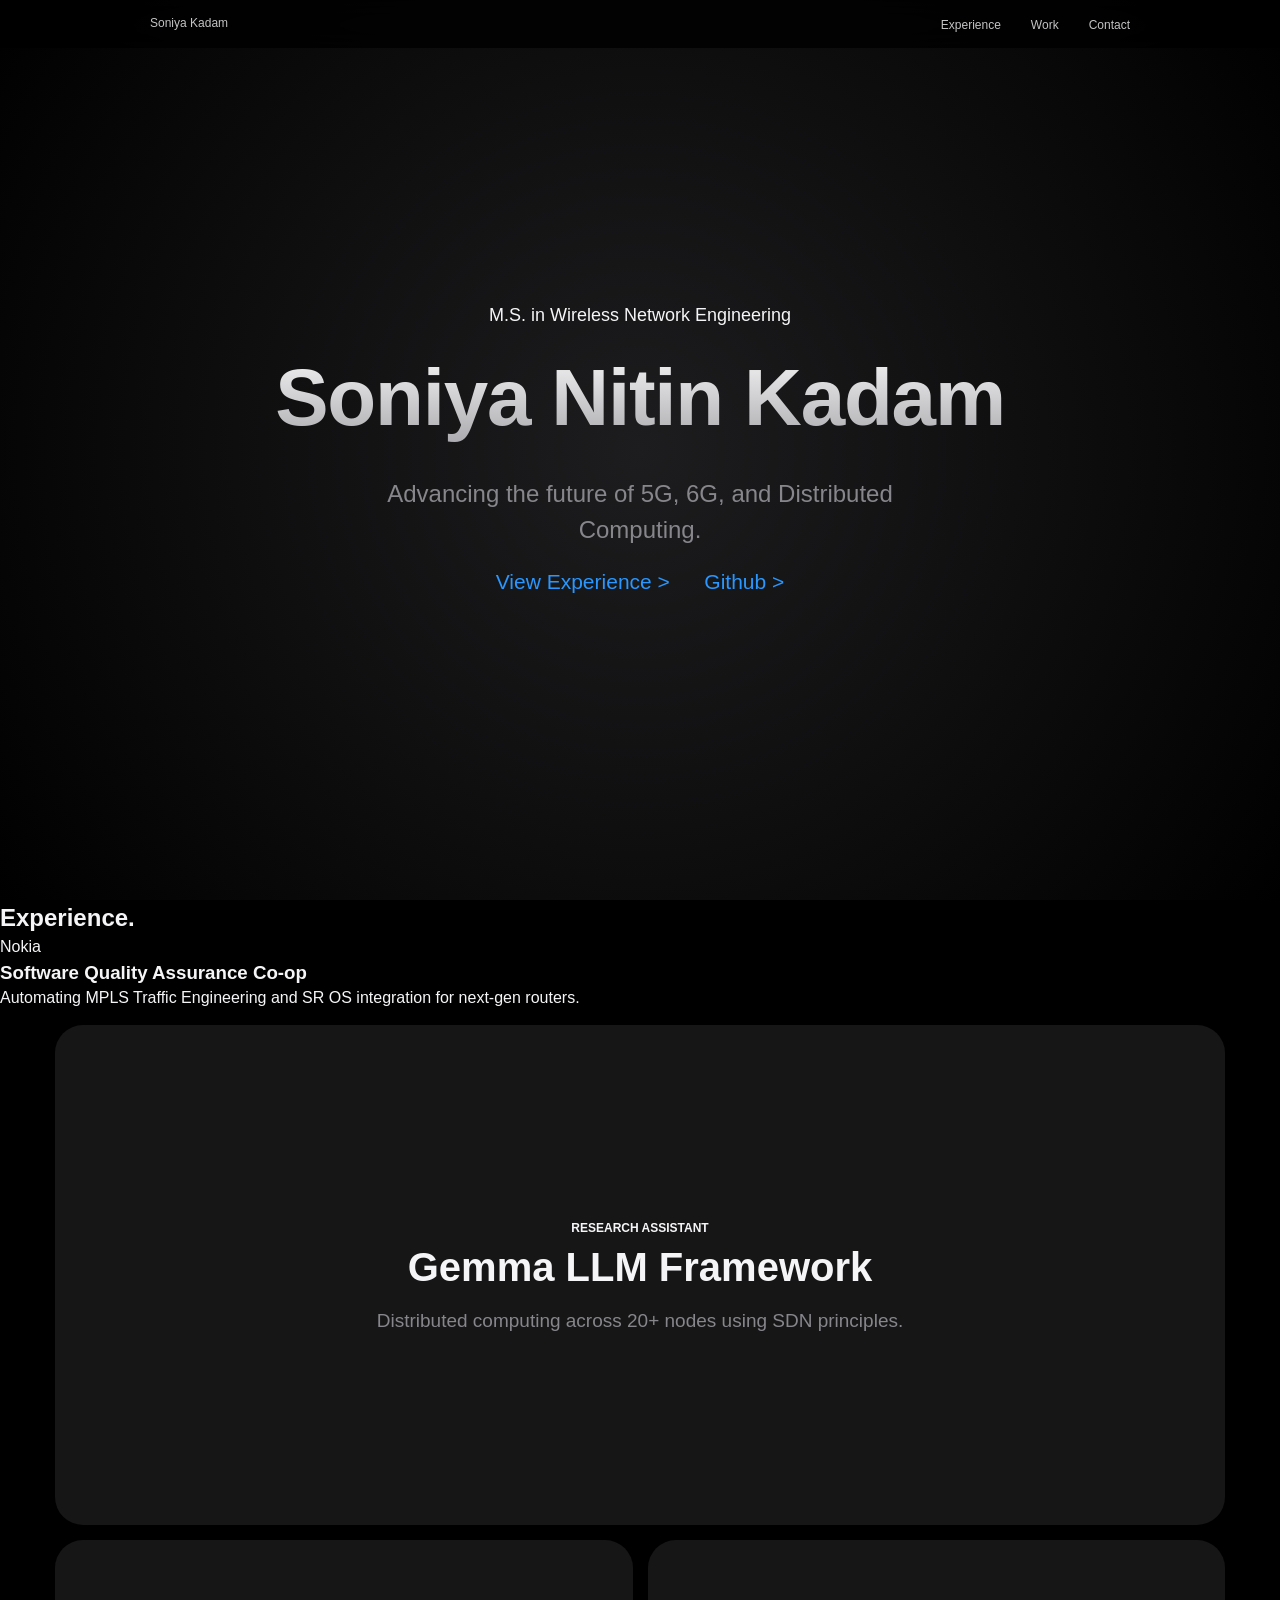
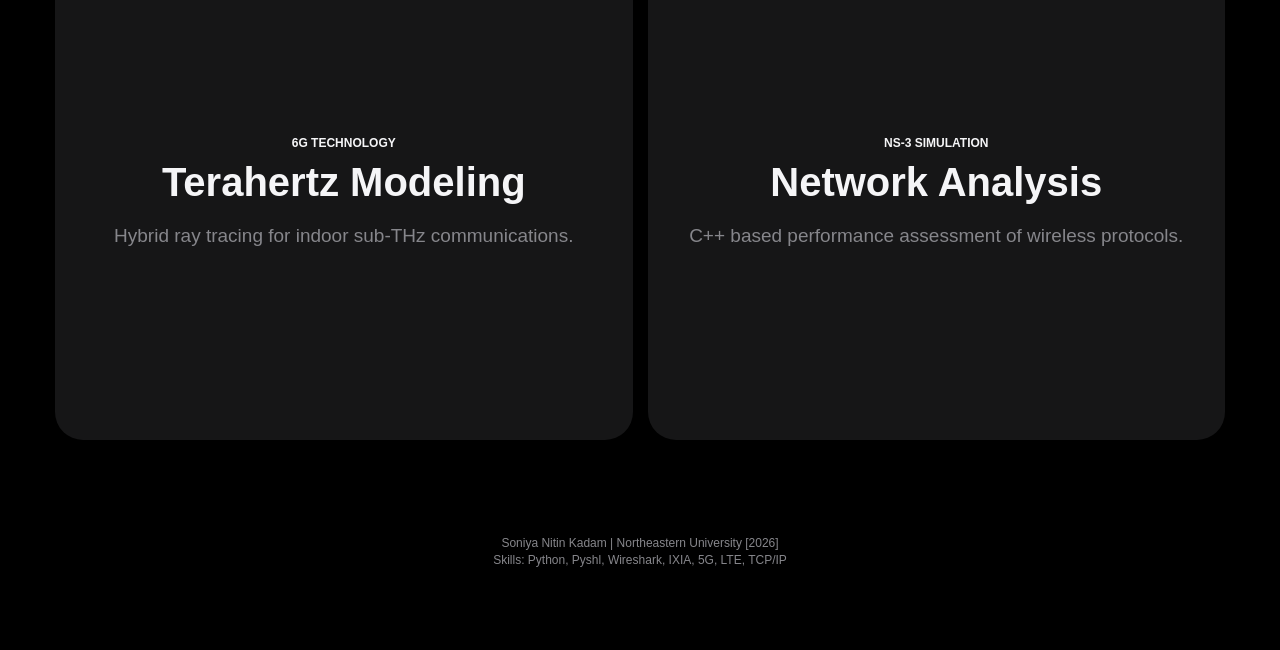
==== Look.html @ 0bc43699 "Initial commit - portfolio files" ====
<!DOCTYPE html>
<html lang="en">
<head>
    <meta charset="UTF-8">
    <meta name="viewport" content="width=device-width, initial-scale=1.0">
    <title>Soniya Nitin Kadam | Wireless Network Engineer</title>
    <link rel="stylesheet" href="style.css">
</head>
<body>

    <nav class="navbar">
        <div class="nav-content">
            <a href="#" class="logo">Soniya Kadam</a>
            <ul class="nav-links">
                <li><a href="#experience">Experience</a></li>
                <li><a href="#projects">Work</a></li>
                <li><a href="mailto:soniya.nkadam@gmail.com">Contact</a></li>
            </ul>
        </div>
    </nav>

    <section class="hero">
        <div class="hero-text">
            <span class="eyebrow">M.S. in Wireless Network Engineering</span>
            <h1>Soniya Nitin Kadam</h1>
            <p>Advancing the future of 5G, 6G, and Distributed Computing.</p>
            <div class="cta-group">
                <a href="#experience" class="cta-link">View Experience ></a>
                <a href="https://github.com" class="cta-link secondary">Github ></a>
            </div>
        </div>
    </section>

    <section id="experience" class="experience-section">
        <div class="section-header">
            <h2>Experience.</h2>
        </div>
        <div class="exp-card">
            <div class="exp-info">
                <span class="company">Nokia</span>
                <h3>Software Quality Assurance Co-op</h3>
                <p>Automating MPLS Traffic Engineering and SR OS integration for next-gen routers.</p>
            </div>
        </div>
    </section>

    <section id="projects" class="grid-container">
        <div class="grid-item tall">
            <div class="item-content">
                <span class="label">Research Assistant</span>
                <h2>Gemma LLM Framework</h2>
                <p>Distributed computing across 20+ nodes using SDN principles.</p>
            </div>
        </div>
        <div class="grid-item">
            <div class="item-content">
                <span class="label">6G Technology</span>
                <h2>Terahertz Modeling</h2>
                <p>Hybrid ray tracing for indoor sub-THz communications.</p>
            </div>
        </div>
        <div class="grid-item">
            <div class="item-content">
                <span class="label">NS-3 Simulation</span>
                <h2>Network Analysis</h2>
                <p>C++ based performance assessment of wireless protocols.</p>
            </div>
        </div>
    </section>

    <footer class="footer">
        <p>Soniya Nitin Kadam | Northeastern University [2026]</p>
        <p>Skills: Python, Pyshl, Wireshark, IXIA, 5G, LTE, TCP/IP</p>
    </footer>

</body>
</html>
---- style.css ----
* {
    margin: 0;
    padding: 0;
    box-sizing: border-box;
    font-family: -apple-system, BlinkMacSystemFont, "SF Pro Display", "Helvetica Neue", Arial, sans-serif;
}

body {
    background-color: #000000; /* Dark "Pro" theme */
    color: #f5f5f7;
    line-height: 1.47;
}

/* Nav Bar */
.navbar {
    position: fixed;
    top: 0;
    width: 100%;
    height: 48px;
    background: rgba(0, 0, 0, 0.8);
    backdrop-filter: blur(20px);
    z-index: 1000;
}

.nav-content {
    max-width: 1024px;
    margin: 0 auto;
    display: flex;
    justify-content: space-between;
    align-items: center;
    height: 100%;
    padding: 0 22px;
}

.nav-links {
    list-style: none;
    display: flex;
    gap: 30px;
}

.nav-links a, .logo {
    text-decoration: none;
    color: #f5f5f7;
    font-size: 12px;
    opacity: 0.8;
}

/* Hero Section */
.hero {
    height: 100vh;
    display: flex;
    align-items: center;
    justify-content: center;
    text-align: center;
    background: radial-gradient(circle at center, #1d1d1f 0%, #000 100%);
}

.eyebrow {
    color: #f5f5f7;
    font-size: 18px;
    font-weight: 500;
    display: block;
    margin-bottom: 10px;
}

.hero h1 {
    font-size: clamp(48px, 8vw, 80px);
    font-weight: 600;
    letter-spacing: -0.015em;
    background: linear-gradient(180deg, #fff 0%, #a1a1a6 100%);
    -webkit-background-clip: text;
    -webkit-text-fill-color: transparent;
}

.hero p {
    font-size: 24px;
    color: #86868b;
    max-width: 600px;
    margin: 20px auto;
}

.cta-link {
    color: #2997ff;
    text-decoration: none;
    font-size: 21px;
    margin: 0 15px;
}

/* Bento Grid */
.grid-container {
    display: grid;
    grid-template-columns: repeat(2, 1fr);
    gap: 15px;
    padding: 15px;
    max-width: 1200px;
    margin: 0 auto;
}

.grid-item {
    background: #161617;
    height: 500px;
    border-radius: 28px;
    overflow: hidden;
    display: flex;
    flex-direction: column;
    align-items: center;
    justify-content: center;
    text-align: center;
    padding: 40px;
}

.grid-item.tall {
    grid-column: span 2;
}

.label {
    color: #f5f5f7;
    text-transform: uppercase;
    font-size: 12px;
    font-weight: 600;
    margin-bottom: 8px;
}

.grid-item h2 {
    font-size: 40px;
    margin-bottom: 10px;
}

.grid-item p {
    color: #86868b;
    font-size: 19px;
}

.footer {
    padding: 80px 22px;
    text-align: center;
    color: #86868b;
    font-size: 12px;
}
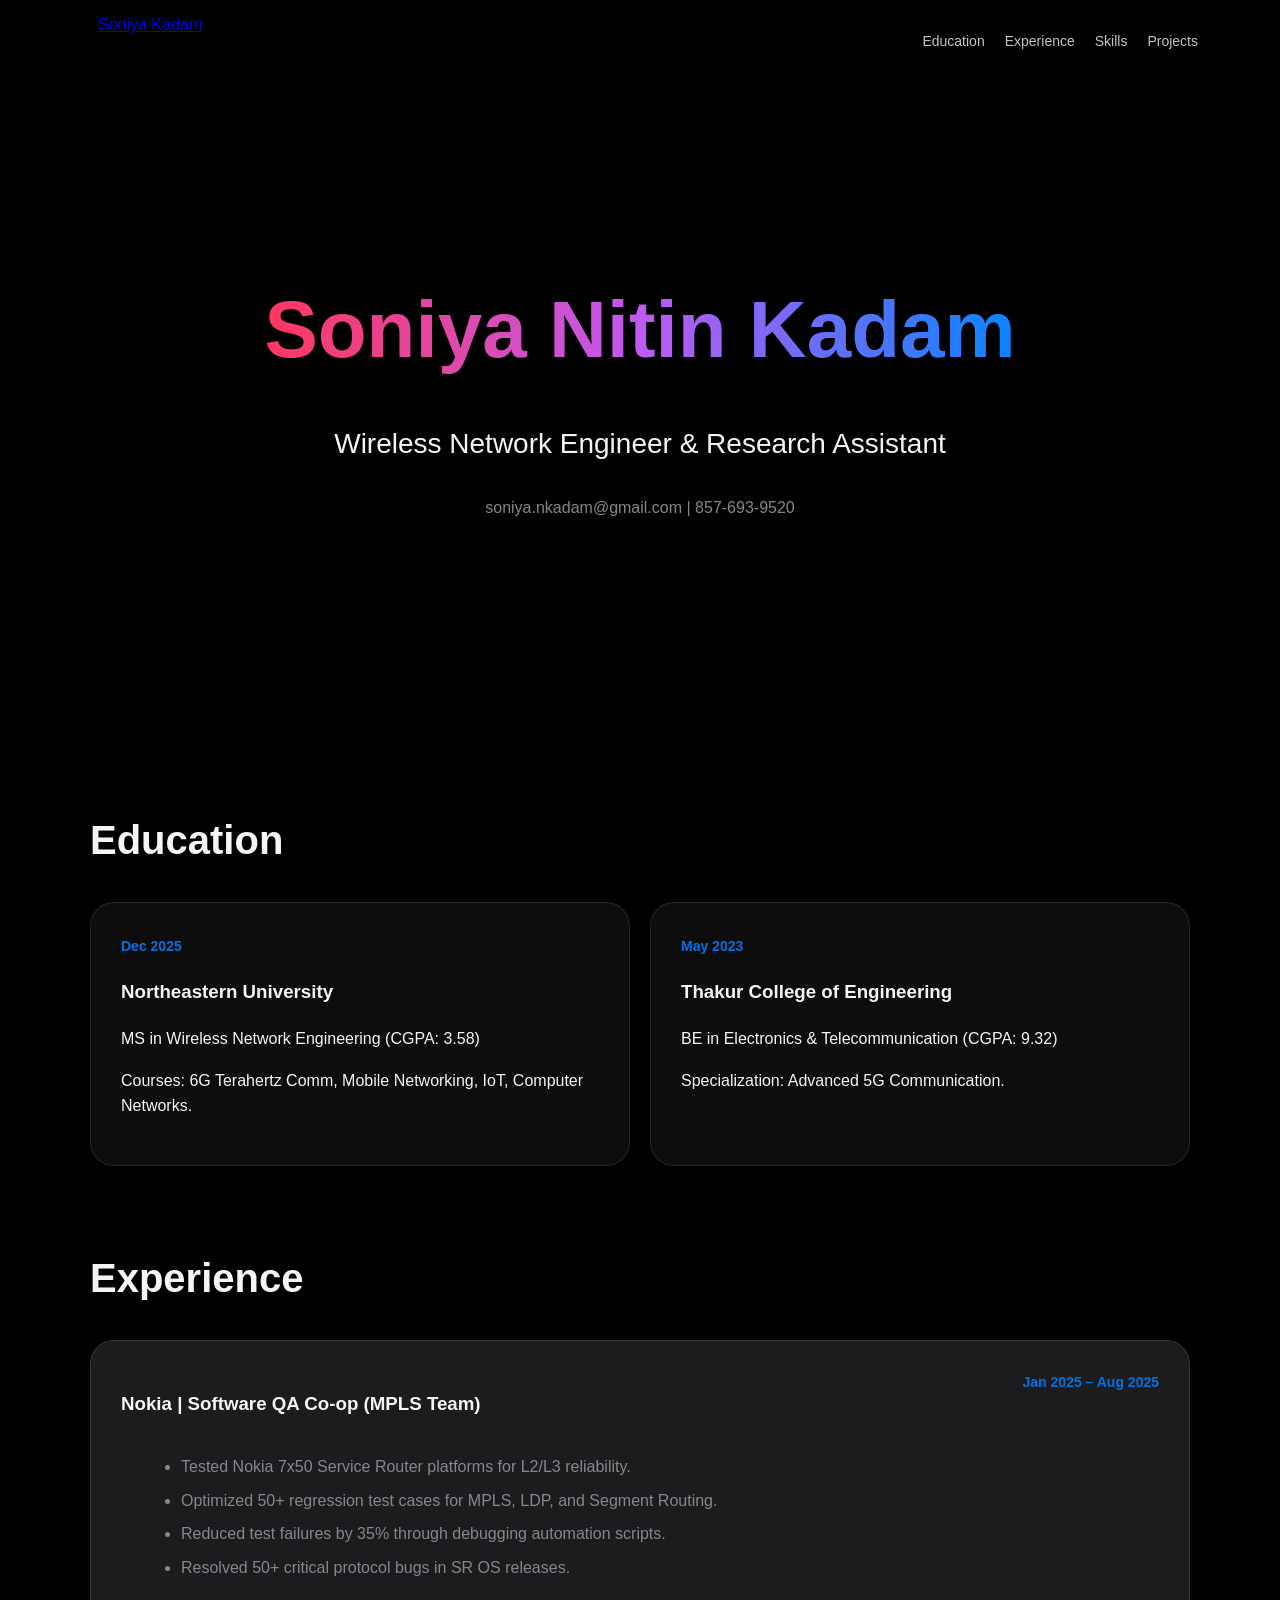
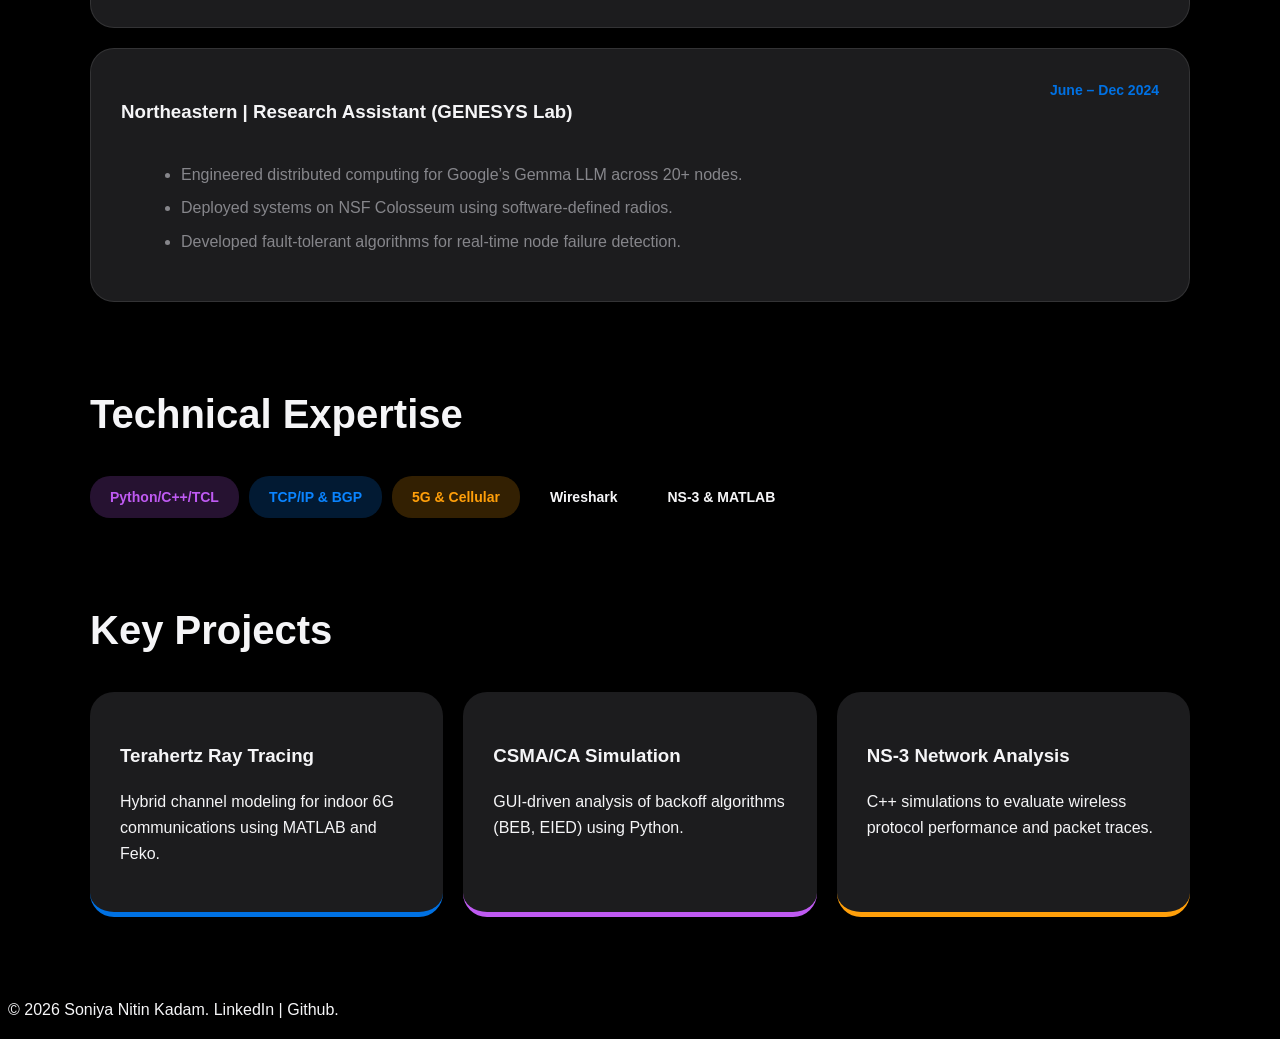
==== commit 1f67200d: "Apple1" ====
--- a/Look.html
+++ b/Look.html
@@ -3,7 +3,7 @@
 <head>
     <meta charset="UTF-8">
     <meta name="viewport" content="width=device-width, initial-scale=1.0">
-    <title>Soniya Nitin Kadam | Wireless Network Engineer</title>
+    <title>Soniya Nitin Kadam | Portfolio</title>
     <link rel="stylesheet" href="style.css">
 </head>
 <body>
@@ -12,65 +12,99 @@
         <div class="nav-content">
             <a href="#" class="logo">Soniya Kadam</a>
             <ul class="nav-links">
+                <li><a href="#education">Education</a></li>
                 <li><a href="#experience">Experience</a></li>
-                <li><a href="#projects">Work</a></li>
-                <li><a href="mailto:soniya.nkadam@gmail.com">Contact</a></li>
+                <li><a href="#skills">Skills</a></li>
+                <li><a href="#projects">Projects</a></li>
             </ul>
         </div>
     </nav>
 
     <section class="hero">
-        <div class="hero-text">
-            <span class="eyebrow">M.S. in Wireless Network Engineering</span>
-            <h1>Soniya Nitin Kadam</h1>
-            <p>Advancing the future of 5G, 6G, and Distributed Computing.</p>
-            <div class="cta-group">
-                <a href="#experience" class="cta-link">View Experience ></a>
-                <a href="https://github.com" class="cta-link secondary">Github ></a>
+        <div class="hero-content">
+            <h1 class="gradient-text">Soniya Nitin Kadam</h1>
+            <p class="subtitle">Wireless Network Engineer & Research Assistant</p>
+            <p class="contact-info">soniya.nkadam@gmail.com | 857-693-9520</p>
+        </div>
+    </section>
+
+    <section id="education" class="section">
+        <h2 class="section-title">Education</h2>
+        <div class="bento-grid">
+            <div class="card glass">
+                <span class="date">Dec 2025</span>
+                <h3>Northeastern University</h3>
+                <p class="highlight">MS in Wireless Network Engineering (CGPA: 3.58)</p>
+                <p class="detail">Courses: 6G Terahertz Comm, Mobile Networking, IoT, Computer Networks.</p>
+            </div>
+            <div class="card glass">
+                <span class="date">May 2023</span>
+                <h3>Thakur College of Engineering</h3>
+                <p class="highlight">BE in Electronics & Telecommunication (CGPA: 9.32)</p>
+                <p class="detail">Specialization: Advanced 5G Communication.</p>
             </div>
         </div>
     </section>
 
-    <section id="experience" class="experience-section">
-        <div class="section-header">
-            <h2>Experience.</h2>
+    <section id="experience" class="section">
+        <h2 class="section-title">Experience</h2>
+        <div class="long-card glass">
+            <div class="card-header">
+                <h3>Nokia | Software QA Co-op (MPLS Team)</h3>
+                <span class="date">Jan 2025 – Aug 2025</span>
+            </div>
+            <ul>
+                <li>Tested Nokia 7x50 Service Router platforms for L2/L3 reliability.</li>
+                <li>Optimized 50+ regression test cases for MPLS, LDP, and Segment Routing.</li>
+                <li>Reduced test failures by 35% through debugging automation scripts.</li>
+                <li>Resolved 50+ critical protocol bugs in SR OS releases.</li>
+            </ul>
         </div>
-        <div class="exp-card">
-            <div class="exp-info">
-                <span class="company">Nokia</span>
-                <h3>Software Quality Assurance Co-op</h3>
-                <p>Automating MPLS Traffic Engineering and SR OS integration for next-gen routers.</p>
+
+        <div class="long-card glass">
+            <div class="card-header">
+                <h3>Northeastern | Research Assistant (GENESYS Lab)</h3>
+                <span class="date">June – Dec 2024</span>
             </div>
+            <ul>
+                <li>Engineered distributed computing for Google’s Gemma LLM across 20+ nodes.</li>
+                <li>Deployed systems on NSF Colosseum using software-defined radios.</li>
+                <li>Developed fault-tolerant algorithms for real-time node failure detection.</li>
+            </ul>
         </div>
     </section>
 
-    <section id="projects" class="grid-container">
-        <div class="grid-item tall">
-            <div class="item-content">
-                <span class="label">Research Assistant</span>
-                <h2>Gemma LLM Framework</h2>
-                <p>Distributed computing across 20+ nodes using SDN principles.</p>
+    <section id="skills" class="section">
+        <h2 class="section-title">Technical Expertise</h2>
+        <div class="skills-container">
+            <div class="skill-pill purple">Python/C++/TCL</div>
+            <div class="skill-pill blue">TCP/IP & BGP</div>
+            <div class="skill-pill orange">5G & Cellular</div>
+            <div class="skill-pill green">Wireshark</div>
+            <div class="skill-pill pink">NS-3 & MATLAB</div>
+        </div>
+    </section>
+
+    <section id="projects" class="section">
+        <h2 class="section-title">Key Projects</h2>
+        <div class="bento-grid">
+            <div class="card accent-blue">
+                <h3>Terahertz Ray Tracing</h3>
+                <p>Hybrid channel modeling for indoor 6G communications using MATLAB and Feko.</p>
             </div>
-        </div>
-        <div class="grid-item">
-            <div class="item-content">
-                <span class="label">6G Technology</span>
-                <h2>Terahertz Modeling</h2>
-                <p>Hybrid ray tracing for indoor sub-THz communications.</p>
+            <div class="card accent-purple">
+                <h3>CSMA/CA Simulation</h3>
+                <p>GUI-driven analysis of backoff algorithms (BEB, EIED) using Python.</p>
             </div>
-        </div>
-        <div class="grid-item">
-            <div class="item-content">
-                <span class="label">NS-3 Simulation</span>
-                <h2>Network Analysis</h2>
-                <p>C++ based performance assessment of wireless protocols.</p>
+            <div class="card accent-orange">
+                <h3>NS-3 Network Analysis</h3>
+                <p>C++ simulations to evaluate wireless protocol performance and packet traces.</p>
             </div>
         </div>
     </section>
 
     <footer class="footer">
-        <p>Soniya Nitin Kadam | Northeastern University [2026]</p>
-        <p>Skills: Python, Pyshl, Wireshark, IXIA, 5G, LTE, TCP/IP</p>
+        <p>© 2026 Soniya Nitin Kadam. LinkedIn | Github.</p>
     </footer>
 
 </body>
--- a/style.css
+++ b/style.css
@@ -1,139 +1,125 @@
-* {
-    margin: 0;
-    padding: 0;
-    box-sizing: border-box;
-    font-family: -apple-system, BlinkMacSystemFont, "SF Pro Display", "Helvetica Neue", Arial, sans-serif;
+:root {
+    --bg: #000000;
+    --card-bg: #1c1c1e;
+    --text-main: #f5f5f7;
+    --text-dim: #86868b;
+    --accent-blue: #0071e3;
+    --accent-purple: #bf5af2;
+    --accent-orange: #ff9f0a;
 }
 
 body {
-    background-color: #000000; /* Dark "Pro" theme */
-    color: #f5f5f7;
-    line-height: 1.47;
+    background-color: var(--bg);
+    color: var(--text-main);
+    font-family: -apple-system, BlinkMacSystemFont, "SF Pro Display", sans-serif;
+    line-height: 1.6;
 }
 
-/* Nav Bar */
+/* Nav Bar - Apple Style Glass */
 .navbar {
     position: fixed;
     top: 0;
     width: 100%;
-    height: 48px;
-    background: rgba(0, 0, 0, 0.8);
+    background: rgba(0, 0, 0, 0.7);
     backdrop-filter: blur(20px);
-    z-index: 1000;
+    z-index: 100;
+    padding: 12px 0;
 }
 
 .nav-content {
-    max-width: 1024px;
+    max-width: 1100px;
     margin: 0 auto;
     display: flex;
     justify-content: space-between;
-    align-items: center;
-    height: 100%;
-    padding: 0 22px;
+    padding: 0 20px;
 }
 
 .nav-links {
     list-style: none;
     display: flex;
-    gap: 30px;
+    gap: 20px;
 }
 
-.nav-links a, .logo {
+.nav-links a {
+    color: var(--text-main);
     text-decoration: none;
-    color: #f5f5f7;
-    font-size: 12px;
+    font-size: 14px;
     opacity: 0.8;
 }
 
-/* Hero Section */
+/* Hero Section with Colorful Gradient */
 .hero {
-    height: 100vh;
+    height: 80vh;
     display: flex;
+    justify-content: center;
     align-items: center;
-    justify-content: center;
     text-align: center;
-    background: radial-gradient(circle at center, #1d1d1f 0%, #000 100%);
+    padding: 0 20px;
 }
 
-.eyebrow {
-    color: #f5f5f7;
-    font-size: 18px;
-    font-weight: 500;
-    display: block;
+.gradient-text {
+    font-size: 80px;
+    font-weight: 700;
+    background: linear-gradient(90deg, #ff375f, #bf5af2, #0a84ff);
+    -webkit-background-clip: text;
+    -webkit-text-fill-color: transparent;
     margin-bottom: 10px;
 }
 
-.hero h1 {
-    font-size: clamp(48px, 8vw, 80px);
-    font-weight: 600;
-    letter-spacing: -0.015em;
-    background: linear-gradient(180deg, #fff 0%, #a1a1a6 100%);
-    -webkit-background-clip: text;
-    -webkit-text-fill-color: transparent;
+.subtitle { font-size: 28px; font-weight: 500; }
+.contact-info { color: var(--text-dim); margin-top: 10px; }
+
+/* Bento Grid Layout */
+.section { max-width: 1100px; margin: 80px auto; padding: 0 20px; }
+.section-title { font-size: 40px; margin-bottom: 30px; }
+
+.bento-grid {
+    display: grid;
+    grid-template-columns: repeat(auto-fit, minmax(300px, 1fr));
+    gap: 20px;
 }
 
-.hero p {
-    font-size: 24px;
-    color: #86868b;
-    max-width: 600px;
-    margin: 20px auto;
+.card {
+    padding: 30px;
+    border-radius: 24px;
+    background: var(--card-bg);
+    transition: transform 0.3s ease;
 }
 
-.cta-link {
-    color: #2997ff;
-    text-decoration: none;
-    font-size: 21px;
-    margin: 0 15px;
+.glass {
+    border: 1px solid rgba(255,255,255,0.1);
+    background: rgba(255,255,255,0.05);
 }
 
-/* Bento Grid */
-.grid-container {
-    display: grid;
-    grid-template-columns: repeat(2, 1fr);
-    gap: 15px;
-    padding: 15px;
-    max-width: 1200px;
-    margin: 0 auto;
+.card:hover { transform: scale(1.02); }
+
+.long-card {
+    background: var(--card-bg);
+    padding: 30px;
+    border-radius: 24px;
+    margin-bottom: 20px;
 }
 
-.grid-item {
-    background: #161617;
-    height: 500px;
-    border-radius: 28px;
-    overflow: hidden;
-    display: flex;
-    flex-direction: column;
-    align-items: center;
-    justify-content: center;
-    text-align: center;
-    padding: 40px;
+.card-header { display: flex; justify-content: space-between; margin-bottom: 15px; }
+
+/* Skill Pills */
+.skills-container { display: flex; flex-wrap: wrap; gap: 10px; }
+.skill-pill {
+    padding: 10px 20px;
+    border-radius: 20px;
+    font-weight: 600;
+    font-size: 14px;
 }
 
-.grid-item.tall {
-    grid-column: span 2;
-}
+.purple { background: rgba(191, 90, 242, 0.2); color: #bf5af2; }
+.blue { background: rgba(10, 132, 255, 0.2); color: #0a84ff; }
+.orange { background: rgba(255, 159, 10, 0.2); color: #ff9f0a; }
 
-.label {
-    color: #f5f5f7;
-    text-transform: uppercase;
-    font-size: 12px;
-    font-weight: 600;
-    margin-bottom: 8px;
-}
+/* Project Accents */
+.accent-blue { border-bottom: 5px solid var(--accent-blue); }
+.accent-purple { border-bottom: 5px solid var(--accent-purple); }
+.accent-orange { border-bottom: 5px solid var(--accent-orange); }
 
-.grid-item h2 {
-    font-size: 40px;
-    margin-bottom: 10px;
-}
-
-.grid-item p {
-    color: #86868b;
-    font-size: 19px;
-}
-
-.footer {
-    padding: 80px 22px;
-    text-align: center;
-    color: #86868b;
-    font-size: 12px;
-}+ul { margin-left: 20px; color: var(--text-dim); }
+li { margin-bottom: 8px; }
+.date { color: var(--accent-blue); font-weight: 600; font-size: 14px; }
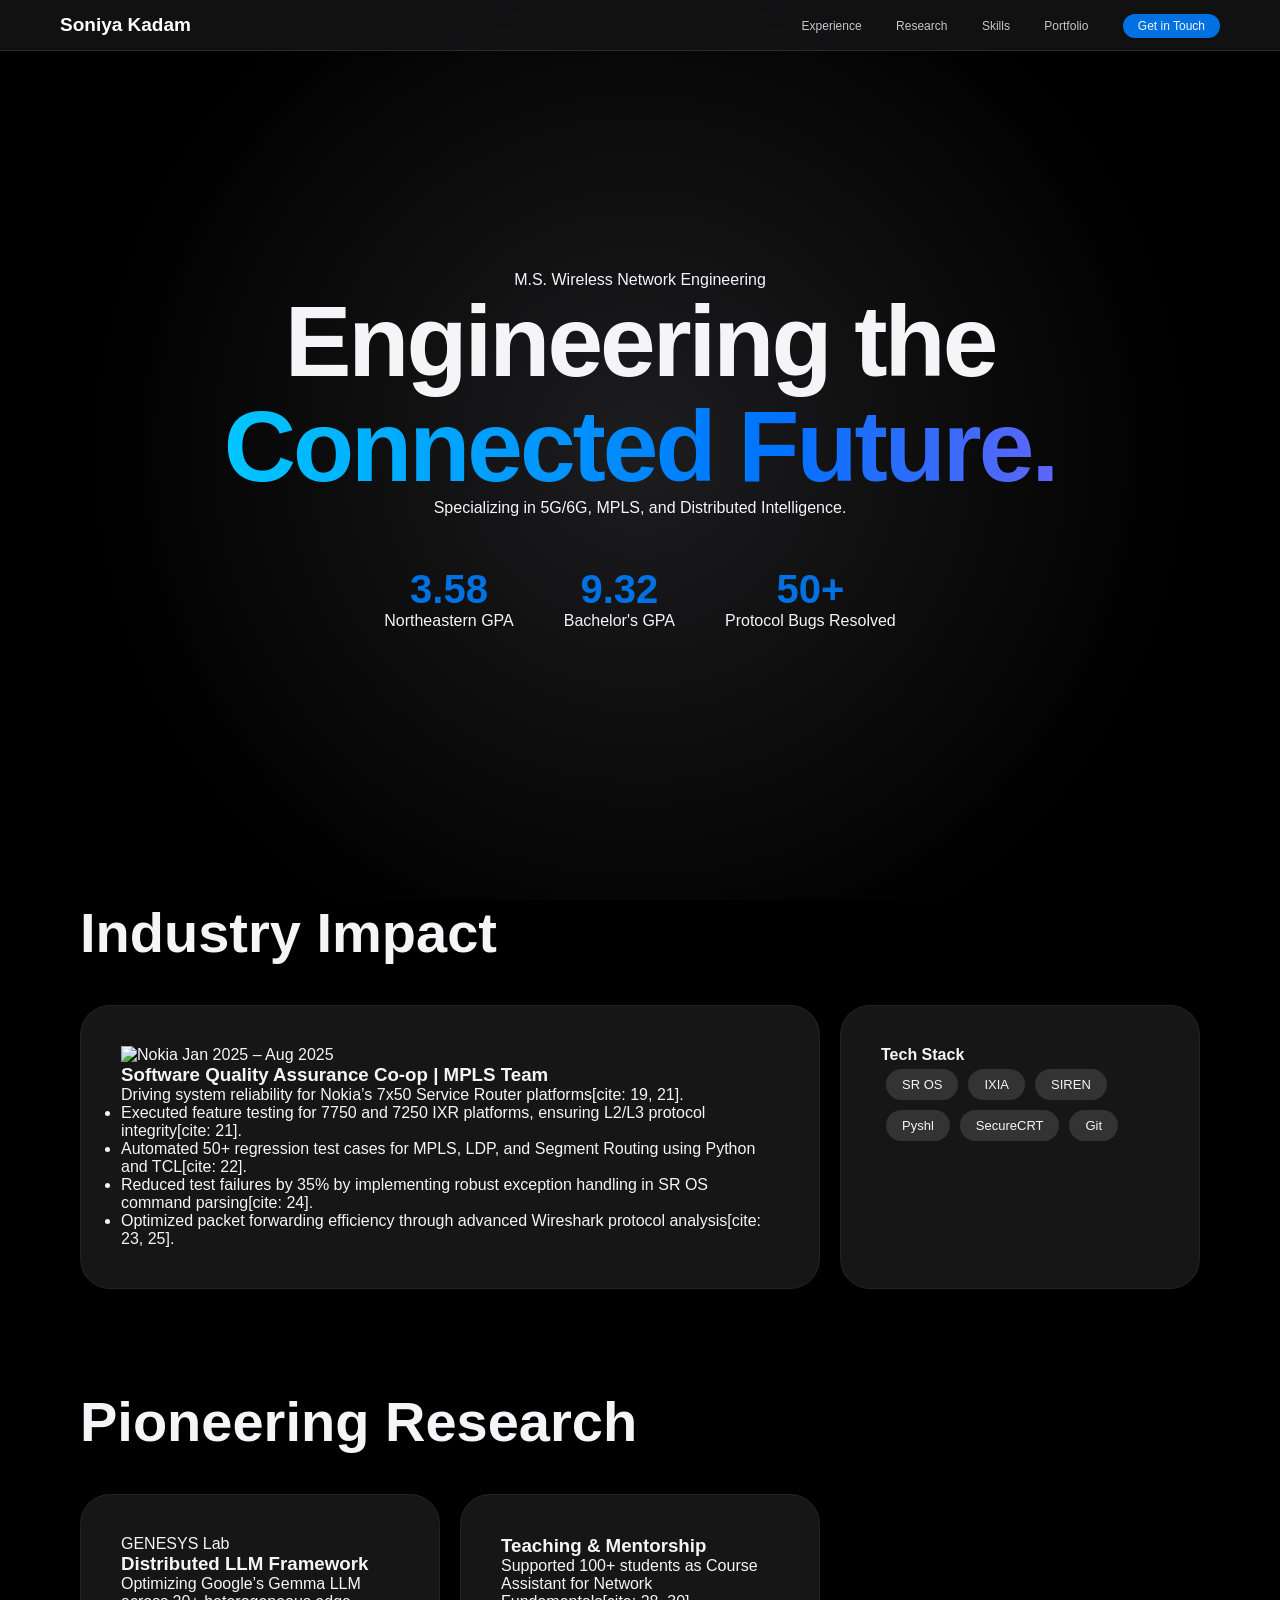
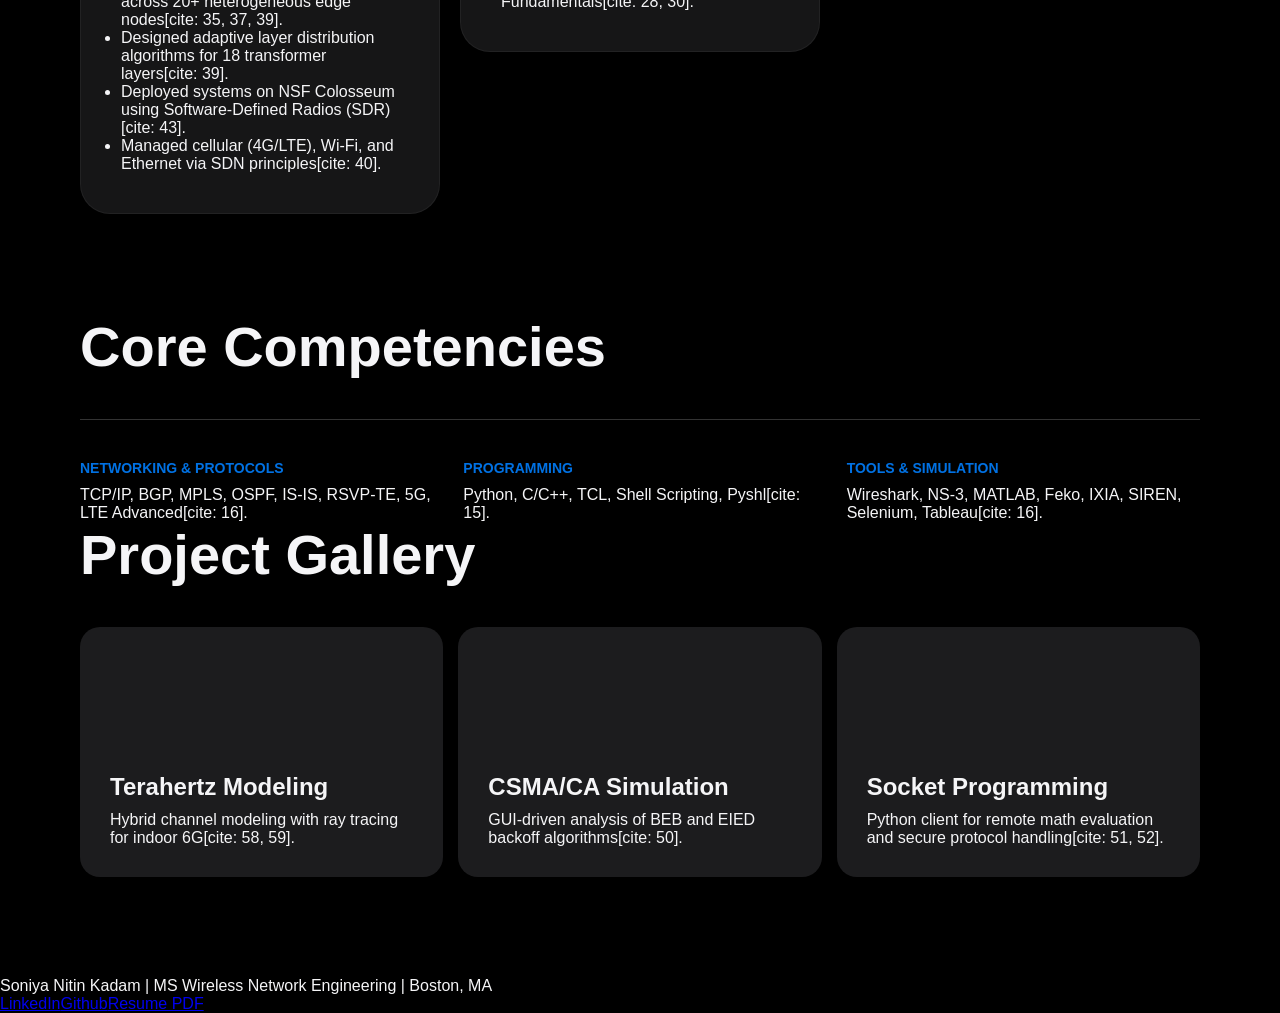
==== commit d444ad16: "Apple2" ====
--- a/Look.html
+++ b/Look.html
@@ -3,108 +3,133 @@
 <head>
     <meta charset="UTF-8">
     <meta name="viewport" content="width=device-width, initial-scale=1.0">
-    <title>Soniya Nitin Kadam | Portfolio</title>
+    <title>Soniya Nitin Kadam | Wireless Network Architect</title>
     <link rel="stylesheet" href="style.css">
 </head>
 <body>
 
-    <nav class="navbar">
+    <nav class="apple-nav">
         <div class="nav-content">
             <a href="#" class="logo">Soniya Kadam</a>
-            <ul class="nav-links">
-                <li><a href="#education">Education</a></li>
-                <li><a href="#experience">Experience</a></li>
-                <li><a href="#skills">Skills</a></li>
-                <li><a href="#projects">Projects</a></li>
-            </ul>
+            <div class="nav-links">
+                <a href="#experience">Experience</a>
+                <a href="#research">Research</a>
+                <a href="#skills">Skills</a>
+                <a href="#projects">Portfolio</a>
+                <a href="mailto:soniya.nkadam@gmail.com" class="btn-contact">Get in Touch</a>
+            </div>
         </div>
     </nav>
 
-    <section class="hero">
+    <header class="hero-section">
+        <div class="hero-bg-gradient"></div>
         <div class="hero-content">
-            <h1 class="gradient-text">Soniya Nitin Kadam</h1>
-            <p class="subtitle">Wireless Network Engineer & Research Assistant</p>
-            <p class="contact-info">soniya.nkadam@gmail.com | 857-693-9520</p>
+            <span class="eyebrow">M.S. Wireless Network Engineering</span>
+            <h1 class="hero-title">Engineering the<br><span class="gradient-text">Connected Future.</span></h1>
+            <p class="hero-sub">Specializing in 5G/6G, MPLS, and Distributed Intelligence.</p>
+            <div class="hero-stats">
+                <div class="stat-card"><h3>3.58</h3><p>Northeastern GPA</p></div>
+                <div class="stat-card"><h3>9.32</h3><p>Bachelor's GPA</p></div>
+                <div class="stat-card"><h3>50+</h3><p>Protocol Bugs Resolved</p></div>
+            </div>
         </div>
-    </section>
+    </header>
 
-    <section id="education" class="section">
-        <h2 class="section-title">Education</h2>
-        <div class="bento-grid">
-            <div class="card glass">
-                <span class="date">Dec 2025</span>
-                <h3>Northeastern University</h3>
-                <p class="highlight">MS in Wireless Network Engineering (CGPA: 3.58)</p>
-                <p class="detail">Courses: 6G Terahertz Comm, Mobile Networking, IoT, Computer Networks.</p>
-            </div>
-            <div class="card glass">
-                <span class="date">May 2023</span>
-                <h3>Thakur College of Engineering</h3>
-                <p class="highlight">BE in Electronics & Telecommunication (CGPA: 9.32)</p>
-                <p class="detail">Specialization: Advanced 5G Communication.</p>
+    <section id="experience" class="full-section">
+        <div class="container">
+            <h2 class="section-label">Industry Impact</h2>
+            <div class="bento-grid">
+                <div class="bento-item main-work accent-blue">
+                    <div class="work-header">
+                        <img src="https://upload.wikimedia.org/wikipedia/commons/0/02/Nokia_wordmark.svg" alt="Nokia" class="brand-logo">
+                        <span class="date-tag">Jan 2025 – Aug 2025</span>
+                    </div>
+                    <h3>Software Quality Assurance Co-op | MPLS Team</h3>
+                    <p class="summary">Driving system reliability for Nokia’s 7x50 Service Router platforms[cite: 19, 21].</p>
+                    <ul class="detail-list">
+                        <li>Executed feature testing for 7750 and 7250 IXR platforms, ensuring L2/L3 protocol integrity[cite: 21].</li>
+                        <li>Automated 50+ regression test cases for MPLS, LDP, and Segment Routing using Python and TCL[cite: 22].</li>
+                        <li>Reduced test failures by 35% by implementing robust exception handling in SR OS command parsing[cite: 24].</li>
+                        <li>Optimized packet forwarding efficiency through advanced Wireshark protocol analysis[cite: 23, 25].</li>
+                    </ul>
+                </div>
+                <div class="bento-item side-stats">
+                    <h4>Tech Stack</h4>
+                    <div class="tag-cloud">
+                        <span>SR OS</span><span>IXIA</span><span>SIREN</span><span>Pyshl</span><span>SecureCRT</span><span>Git</span>
+                    </div>
+                </div>
             </div>
         </div>
     </section>
 
-    <section id="experience" class="section">
-        <h2 class="section-title">Experience</h2>
-        <div class="long-card glass">
-            <div class="card-header">
-                <h3>Nokia | Software QA Co-op (MPLS Team)</h3>
-                <span class="date">Jan 2025 – Aug 2025</span>
+    <section id="research" class="full-section research-bg">
+        <div class="container">
+            <h2 class="section-label">Pioneering Research</h2>
+            <div class="bento-grid">
+                <div class="bento-item tall accent-purple">
+                    <span class="tag">GENESYS Lab</span>
+                    <h3>Distributed LLM Framework</h3>
+                    <p>Optimizing Google’s Gemma LLM across 20+ heterogeneous edge nodes[cite: 35, 37, 39].</p>
+                    <ul class="detail-list">
+                        <li>Designed adaptive layer distribution algorithms for 18 transformer layers[cite: 39].</li>
+                        <li>Deployed systems on NSF Colosseum using Software-Defined Radios (SDR)[cite: 43].</li>
+                        <li>Managed cellular (4G/LTE), Wi-Fi, and Ethernet via SDN principles[cite: 40].</li>
+                    </ul>
+                </div>
+                <div class="bento-item accent-pink">
+                    <h3>Teaching & Mentorship</h3>
+                    <p>Supported 100+ students as Course Assistant for Network Fundamentals[cite: 28, 30].</p>
+                </div>
             </div>
-            <ul>
-                <li>Tested Nokia 7x50 Service Router platforms for L2/L3 reliability.</li>
-                <li>Optimized 50+ regression test cases for MPLS, LDP, and Segment Routing.</li>
-                <li>Reduced test failures by 35% through debugging automation scripts.</li>
-                <li>Resolved 50+ critical protocol bugs in SR OS releases.</li>
-            </ul>
-        </div>
-
-        <div class="long-card glass">
-            <div class="card-header">
-                <h3>Northeastern | Research Assistant (GENESYS Lab)</h3>
-                <span class="date">June – Dec 2024</span>
-            </div>
-            <ul>
-                <li>Engineered distributed computing for Google’s Gemma LLM across 20+ nodes.</li>
-                <li>Deployed systems on NSF Colosseum using software-defined radios.</li>
-                <li>Developed fault-tolerant algorithms for real-time node failure detection.</li>
-            </ul>
         </div>
     </section>
 
-    <section id="skills" class="section">
-        <h2 class="section-title">Technical Expertise</h2>
-        <div class="skills-container">
-            <div class="skill-pill purple">Python/C++/TCL</div>
-            <div class="skill-pill blue">TCP/IP & BGP</div>
-            <div class="skill-pill orange">5G & Cellular</div>
-            <div class="skill-pill green">Wireshark</div>
-            <div class="skill-pill pink">NS-3 & MATLAB</div>
+    <section id="skills" class="skills-section">
+        <div class="container">
+            <h2 class="section-label">Core Competencies</h2>
+            <div class="skills-radar-grid">
+                <div class="skill-group">
+                    <h4>Networking & Protocols</h4>
+                    <p>TCP/IP, BGP, MPLS, OSPF, IS-IS, RSVP-TE, 5G, LTE Advanced[cite: 16].</p>
+                </div>
+                <div class="skill-group">
+                    <h4>Programming</h4>
+                    <p>Python, C/C++, TCL, Shell Scripting, Pyshl[cite: 15].</p>
+                </div>
+                <div class="skill-group">
+                    <h4>Tools & Simulation</h4>
+                    <p>Wireshark, NS-3, MATLAB, Feko, IXIA, SIREN, Selenium, Tableau[cite: 16].</p>
+                </div>
+            </div>
         </div>
     </section>
 
-    <section id="projects" class="section">
-        <h2 class="section-title">Key Projects</h2>
-        <div class="bento-grid">
-            <div class="card accent-blue">
-                <h3>Terahertz Ray Tracing</h3>
-                <p>Hybrid channel modeling for indoor 6G communications using MATLAB and Feko.</p>
+    <section id="projects" class="container">
+        <h2 class="section-label">Project Gallery</h2>
+        <div class="project-strip">
+            <div class="project-card">
+                <h3>Terahertz Modeling</h3>
+                <p>Hybrid channel modeling with ray tracing for indoor 6G[cite: 58, 59].</p>
             </div>
-            <div class="card accent-purple">
+            <div class="project-card">
                 <h3>CSMA/CA Simulation</h3>
-                <p>GUI-driven analysis of backoff algorithms (BEB, EIED) using Python.</p>
+                <p>GUI-driven analysis of BEB and EIED backoff algorithms[cite: 50].</p>
             </div>
-            <div class="card accent-orange">
-                <h3>NS-3 Network Analysis</h3>
-                <p>C++ simulations to evaluate wireless protocol performance and packet traces.</p>
+            <div class="project-card">
+                <h3>Socket Programming</h3>
+                <p>Python client for remote math evaluation and secure protocol handling[cite: 51, 52].</p>
             </div>
         </div>
     </section>
 
     <footer class="footer">
-        <p>© 2026 Soniya Nitin Kadam. LinkedIn | Github.</p>
+        <div class="footer-content">
+            <p>Soniya Nitin Kadam | MS Wireless Network Engineering | Boston, MA</p>
+            <div class="footer-links">
+                <a href="#">LinkedIn</a><a href="#">Github</a><a href="#">Resume PDF</a>
+            </div>
+        </div>
     </footer>
 
 </body>
--- a/style.css
+++ b/style.css
@@ -1,125 +1,63 @@
+/* --- Apple Pro Variables --- */
 :root {
     --bg: #000000;
-    --card-bg: #1c1c1e;
+    --card-gray: #161617;
+    --accent-blue: #0071e3;
+    --accent-purple: #bf5af2;
+    --accent-pink: #ff375f;
     --text-main: #f5f5f7;
     --text-dim: #86868b;
-    --accent-blue: #0071e3;
-    --accent-purple: #bf5af2;
-    --accent-orange: #ff9f0a;
+    --glass: rgba(22, 22, 23, 0.8);
 }
 
-body {
-    background-color: var(--bg);
-    color: var(--text-main);
-    font-family: -apple-system, BlinkMacSystemFont, "SF Pro Display", sans-serif;
-    line-height: 1.6;
+* { margin: 0; padding: 0; box-sizing: border-box; scroll-behavior: smooth; }
+body { background: var(--bg); color: var(--text-main); font-family: -apple-system, BlinkMacSystemFont, "SF Pro Display", sans-serif; }
+
+.container { max-width: 1200px; margin: 0 auto; padding: 0 40px; }
+
+/* --- Navigation --- */
+.apple-nav {
+    position: fixed; top: 0; width: 100%; z-index: 1000;
+    background: var(--glass); backdrop-filter: saturate(180%) blur(20px);
+    border-bottom: 0.5px solid rgba(255,255,255,0.1);
 }
+.nav-content { max-width: 1200px; margin: 0 auto; height: 50px; display: flex; align-items: center; justify-content: space-between; padding: 0 20px; }
+.logo { font-weight: 600; font-size: 19px; color: #fff; text-decoration: none; }
+.nav-links a { text-decoration: none; color: var(--text-main); font-size: 12px; margin-left: 30px; opacity: 0.8; transition: 0.3s; }
+.btn-contact { background: var(--accent-blue); padding: 5px 15px; border-radius: 20px; opacity: 1 !important; }
 
-/* Nav Bar - Apple Style Glass */
-.navbar {
-    position: fixed;
-    top: 0;
-    width: 100%;
-    background: rgba(0, 0, 0, 0.7);
-    backdrop-filter: blur(20px);
-    z-index: 100;
-    padding: 12px 0;
+/* --- Hero Section --- */
+.hero-section { height: 100vh; display: flex; align-items: center; justify-content: center; text-align: center; position: relative; overflow: hidden; }
+.hero-bg-gradient {
+    position: absolute; top: 0; left: 0; width: 100%; height: 100%;
+    background: radial-gradient(circle at 50% 50%, #1d1d1f 0%, #000 70%);
+    z-index: -1;
 }
+.hero-title { font-size: clamp(50px, 8vw, 100px); font-weight: 700; line-height: 1.05; letter-spacing: -3px; }
+.gradient-text {
+    background: linear-gradient(90deg, #00c6ff, #0072ff, #bf5af2, #ff375f);
+    background-size: 200%;
+    -webkit-background-clip: text; -webkit-text-fill-color: transparent;
+    animation: gradientFlow 5s infinite alternate;
+}
+@keyframes gradientFlow { 0% { background-position: 0%; } 100% { background-position: 100%; } }
+.hero-stats { display: flex; justify-content: center; gap: 50px; margin-top: 50px; }
+.stat-card h3 { font-size: 40px; color: var(--accent-blue); }
 
-.nav-content {
-    max-width: 1100px;
-    margin: 0 auto;
-    display: flex;
-    justify-content: space-between;
-    padding: 0 20px;
-}
+/* --- Bento Grid --- */
+.section-label { font-size: 56px; font-weight: 700; margin-bottom: 40px; }
+.bento-grid { display: grid; grid-template-columns: repeat(3, 1fr); gap: 20px; margin-bottom: 100px; }
+.bento-item { background: var(--card-gray); border-radius: 30px; padding: 40px; border: 1px solid rgba(255,255,255,0.05); transition: 0.4s; }
+.bento-item:hover { transform: translateY(-10px) scale(1.01); box-shadow: 0 20px 40px rgba(0,0,0,0.4); }
+.main-work { grid-column: span 2; }
+.tall { grid-row: span 2; }
 
-.nav-links {
-    list-style: none;
-    display: flex;
-    gap: 20px;
-}
+/* --- Project Cards --- */
+.project-strip { display: grid; grid-template-columns: repeat(3, 1fr); gap: 15px; margin-bottom: 100px; }
+.project-card { background: #1c1c1e; padding: 30px; border-radius: 20px; height: 250px; display: flex; flex-direction: column; justify-content: flex-end; }
+.project-card h3 { font-size: 24px; margin-bottom: 10px; }
 
-.nav-links a {
-    color: var(--text-main);
-    text-decoration: none;
-    font-size: 14px;
-    opacity: 0.8;
-}
-
-/* Hero Section with Colorful Gradient */
-.hero {
-    height: 80vh;
-    display: flex;
-    justify-content: center;
-    align-items: center;
-    text-align: center;
-    padding: 0 20px;
-}
-
-.gradient-text {
-    font-size: 80px;
-    font-weight: 700;
-    background: linear-gradient(90deg, #ff375f, #bf5af2, #0a84ff);
-    -webkit-background-clip: text;
-    -webkit-text-fill-color: transparent;
-    margin-bottom: 10px;
-}
-
-.subtitle { font-size: 28px; font-weight: 500; }
-.contact-info { color: var(--text-dim); margin-top: 10px; }
-
-/* Bento Grid Layout */
-.section { max-width: 1100px; margin: 80px auto; padding: 0 20px; }
-.section-title { font-size: 40px; margin-bottom: 30px; }
-
-.bento-grid {
-    display: grid;
-    grid-template-columns: repeat(auto-fit, minmax(300px, 1fr));
-    gap: 20px;
-}
-
-.card {
-    padding: 30px;
-    border-radius: 24px;
-    background: var(--card-bg);
-    transition: transform 0.3s ease;
-}
-
-.glass {
-    border: 1px solid rgba(255,255,255,0.1);
-    background: rgba(255,255,255,0.05);
-}
-
-.card:hover { transform: scale(1.02); }
-
-.long-card {
-    background: var(--card-bg);
-    padding: 30px;
-    border-radius: 24px;
-    margin-bottom: 20px;
-}
-
-.card-header { display: flex; justify-content: space-between; margin-bottom: 15px; }
-
-/* Skill Pills */
-.skills-container { display: flex; flex-wrap: wrap; gap: 10px; }
-.skill-pill {
-    padding: 10px 20px;
-    border-radius: 20px;
-    font-weight: 600;
-    font-size: 14px;
-}
-
-.purple { background: rgba(191, 90, 242, 0.2); color: #bf5af2; }
-.blue { background: rgba(10, 132, 255, 0.2); color: #0a84ff; }
-.orange { background: rgba(255, 159, 10, 0.2); color: #ff9f0a; }
-
-/* Project Accents */
-.accent-blue { border-bottom: 5px solid var(--accent-blue); }
-.accent-purple { border-bottom: 5px solid var(--accent-purple); }
-.accent-orange { border-bottom: 5px solid var(--accent-orange); }
-
-ul { margin-left: 20px; color: var(--text-dim); }
-li { margin-bottom: 8px; }
-.date { color: var(--accent-blue); font-weight: 600; font-size: 14px; }+/* --- Skill Cloud --- */
+.tag-cloud span { background: #333; padding: 8px 16px; border-radius: 20px; font-size: 13px; margin: 5px; display: inline-block; }
+.skills-radar-grid { display: grid; grid-template-columns: repeat(3, 1fr); gap: 30px; border-top: 1px solid #333; padding-top: 40px; }
+.skill-group h4 { color: var(--accent-blue); margin-bottom: 10px; text-transform: uppercase; font-size: 14px; }
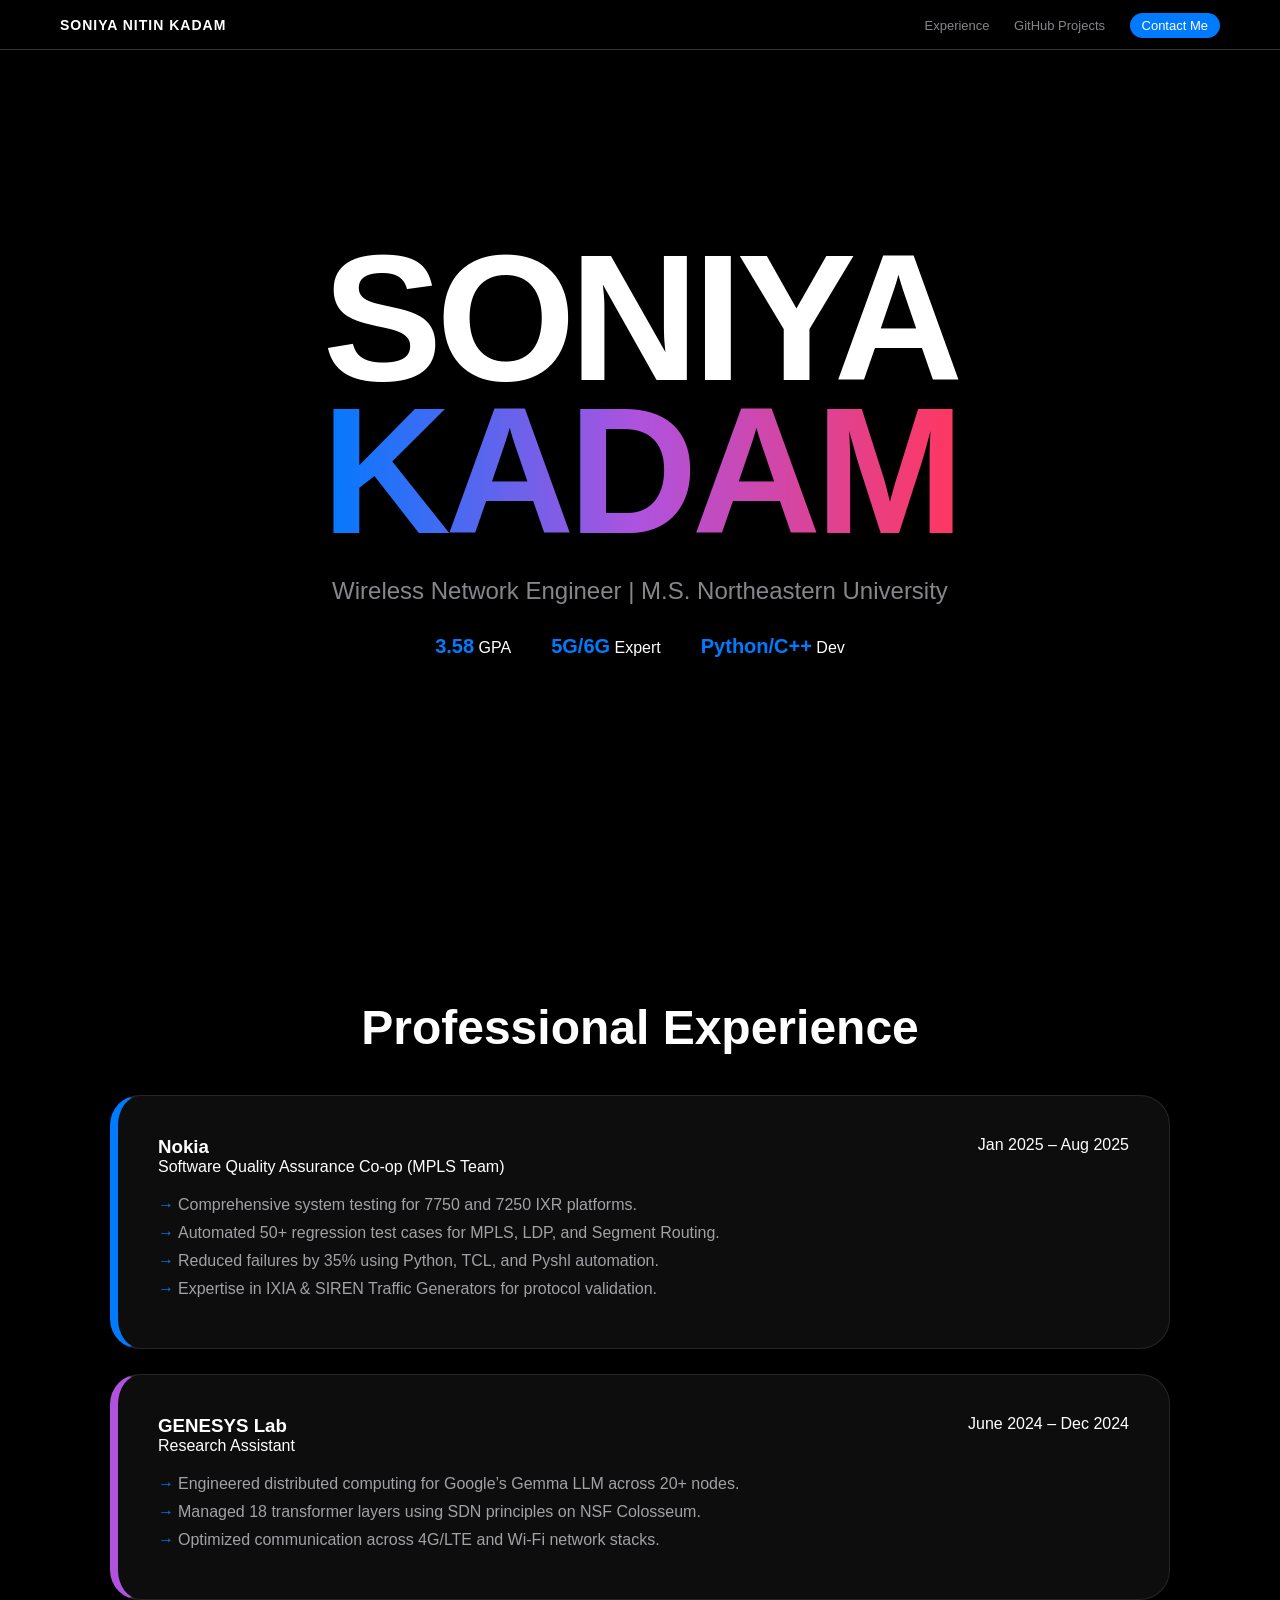
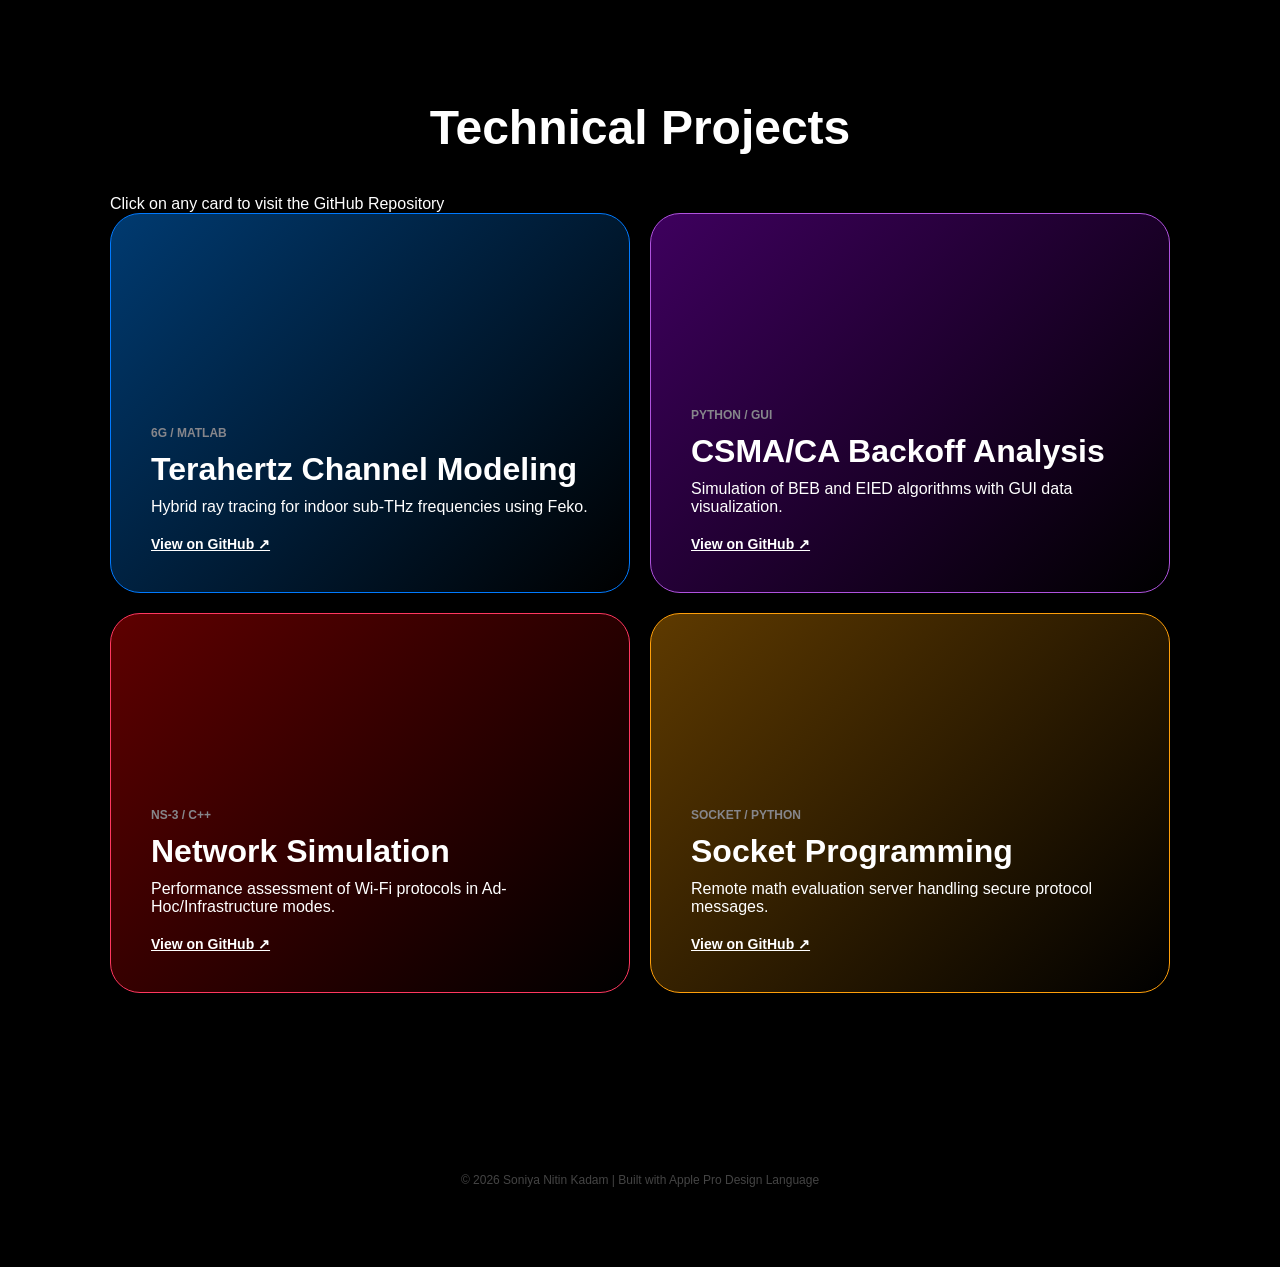
==== commit 46c468f9: "Best so far" ====
--- a/Look.html
+++ b/Look.html
@@ -10,126 +10,108 @@
 
     <nav class="apple-nav">
         <div class="nav-content">
-            <a href="#" class="logo">Soniya Kadam</a>
+            <a href="#" class="logo-name">SONIYA NITIN KADAM</a>
             <div class="nav-links">
                 <a href="#experience">Experience</a>
-                <a href="#research">Research</a>
-                <a href="#skills">Skills</a>
-                <a href="#projects">Portfolio</a>
-                <a href="mailto:soniya.nkadam@gmail.com" class="btn-contact">Get in Touch</a>
+                <a href="#projects">GitHub Projects</a>
+                <a href="mailto:soniya.nkadam@gmail.com" class="nav-cta">Contact Me</a>
             </div>
         </div>
     </nav>
 
-    <header class="hero-section">
-        <div class="hero-bg-gradient"></div>
-        <div class="hero-content">
-            <span class="eyebrow">M.S. Wireless Network Engineering</span>
-            <h1 class="hero-title">Engineering the<br><span class="gradient-text">Connected Future.</span></h1>
-            <p class="hero-sub">Specializing in 5G/6G, MPLS, and Distributed Intelligence.</p>
+    <header class="hero">
+        <div class="hero-container">
+            <h1 class="giant-name">SONIYA<br><span class="gradient-text">KADAM</span></h1>
+            <p class="hero-role">Wireless Network Engineer | M.S. Northeastern University</p>
             <div class="hero-stats">
-                <div class="stat-card"><h3>3.58</h3><p>Northeastern GPA</p></div>
-                <div class="stat-card"><h3>9.32</h3><p>Bachelor's GPA</p></div>
-                <div class="stat-card"><h3>50+</h3><p>Protocol Bugs Resolved</p></div>
+                <div class="stat"><span>3.58</span> GPA</div>
+                <div class="stat"><span>5G/6G</span> Expert</div>
+                <div class="stat"><span>Python/C++</span> Dev</div>
             </div>
         </div>
     </header>
 
-    <section id="experience" class="full-section">
-        <div class="container">
-            <h2 class="section-label">Industry Impact</h2>
-            <div class="bento-grid">
-                <div class="bento-item main-work accent-blue">
-                    <div class="work-header">
-                        <img src="https://upload.wikimedia.org/wikipedia/commons/0/02/Nokia_wordmark.svg" alt="Nokia" class="brand-logo">
-                        <span class="date-tag">Jan 2025 – Aug 2025</span>
+    <section id="experience" class="section">
+        <h2 class="section-title">Professional Experience</h2>
+        <div class="timeline">
+            <div class="exp-card glass accent-blue">
+                <div class="exp-header">
+                    <div class="company-info">
+                        <h3>Nokia</h3>
+                        <p class="role">Software Quality Assurance Co-op (MPLS Team)</p>
                     </div>
-                    <h3>Software Quality Assurance Co-op | MPLS Team</h3>
-                    <p class="summary">Driving system reliability for Nokia’s 7x50 Service Router platforms[cite: 19, 21].</p>
-                    <ul class="detail-list">
-                        <li>Executed feature testing for 7750 and 7250 IXR platforms, ensuring L2/L3 protocol integrity[cite: 21].</li>
-                        <li>Automated 50+ regression test cases for MPLS, LDP, and Segment Routing using Python and TCL[cite: 22].</li>
-                        <li>Reduced test failures by 35% by implementing robust exception handling in SR OS command parsing[cite: 24].</li>
-                        <li>Optimized packet forwarding efficiency through advanced Wireshark protocol analysis[cite: 23, 25].</li>
-                    </ul>
+                    <span class="date">Jan 2025 – Aug 2025</span>
                 </div>
-                <div class="bento-item side-stats">
-                    <h4>Tech Stack</h4>
-                    <div class="tag-cloud">
-                        <span>SR OS</span><span>IXIA</span><span>SIREN</span><span>Pyshl</span><span>SecureCRT</span><span>Git</span>
+                <ul class="detail-list">
+                    <li>Comprehensive system testing for 7750 and 7250 IXR platforms.</li>
+                    <li>Automated 50+ regression test cases for MPLS, LDP, and Segment Routing.</li>
+                    <li>Reduced failures by 35% using Python, TCL, and Pyshl automation.</li>
+                    <li>Expertise in IXIA & SIREN Traffic Generators for protocol validation.</li>
+                </ul>
+            </div>
+
+            <div class="exp-card glass accent-purple">
+                <div class="exp-header">
+                    <div class="company-info">
+                        <h3>GENESYS Lab</h3>
+                        <p class="role">Research Assistant</p>
                     </div>
+                    <span class="date">June 2024 – Dec 2024</span>
                 </div>
+                <ul class="detail-list">
+                    <li>Engineered distributed computing for Google’s Gemma LLM across 20+ nodes.</li>
+                    <li>Managed 18 transformer layers using SDN principles on NSF Colosseum.</li>
+                    <li>Optimized communication across 4G/LTE and Wi-Fi network stacks.</li>
+                </ul>
             </div>
         </div>
     </section>
 
-    <section id="research" class="full-section research-bg">
-        <div class="container">
-            <h2 class="section-label">Pioneering Research</h2>
-            <div class="bento-grid">
-                <div class="bento-item tall accent-purple">
-                    <span class="tag">GENESYS Lab</span>
-                    <h3>Distributed LLM Framework</h3>
-                    <p>Optimizing Google’s Gemma LLM across 20+ heterogeneous edge nodes[cite: 35, 37, 39].</p>
-                    <ul class="detail-list">
-                        <li>Designed adaptive layer distribution algorithms for 18 transformer layers[cite: 39].</li>
-                        <li>Deployed systems on NSF Colosseum using Software-Defined Radios (SDR)[cite: 43].</li>
-                        <li>Managed cellular (4G/LTE), Wi-Fi, and Ethernet via SDN principles[cite: 40].</li>
-                    </ul>
+    <section id="projects" class="section">
+        <h2 class="section-title">Technical Projects</h2>
+        <p class="section-sub">Click on any card to visit the GitHub Repository</p>
+        
+        <div class="interactive-grid">
+            <a href="https://github.com/SoniyaKadam/THz-Modeling" class="project-tile color-1" target="_blank">
+                <div class="tile-inner">
+                    <span class="category">6G / MATLAB</span>
+                    <h3>Terahertz Channel Modeling</h3>
+                    <p>Hybrid ray tracing for indoor sub-THz frequencies using Feko.</p>
+                    <div class="gh-tag">View on GitHub ↗</div>
                 </div>
-                <div class="bento-item accent-pink">
-                    <h3>Teaching & Mentorship</h3>
-                    <p>Supported 100+ students as Course Assistant for Network Fundamentals[cite: 28, 30].</p>
+            </a>
+
+            <a href="https://github.com/SoniyaKadam/CSMA-Simulation" class="project-tile color-2" target="_blank">
+                <div class="tile-inner">
+                    <span class="category">Python / GUI</span>
+                    <h3>CSMA/CA Backoff Analysis</h3>
+                    <p>Simulation of BEB and EIED algorithms with GUI data visualization.</p>
+                    <div class="gh-tag">View on GitHub ↗</div>
                 </div>
-            </div>
-        </div>
-    </section>
+            </a>
 
-    <section id="skills" class="skills-section">
-        <div class="container">
-            <h2 class="section-label">Core Competencies</h2>
-            <div class="skills-radar-grid">
-                <div class="skill-group">
-                    <h4>Networking & Protocols</h4>
-                    <p>TCP/IP, BGP, MPLS, OSPF, IS-IS, RSVP-TE, 5G, LTE Advanced[cite: 16].</p>
+            <a href="https://github.com/SoniyaKadam/NS3-Simulation" class="project-tile color-3" target="_blank">
+                <div class="tile-inner">
+                    <span class="category">NS-3 / C++</span>
+                    <h3>Network Simulation</h3>
+                    <p>Performance assessment of Wi-Fi protocols in Ad-Hoc/Infrastructure modes.</p>
+                    <div class="gh-tag">View on GitHub ↗</div>
                 </div>
-                <div class="skill-group">
-                    <h4>Programming</h4>
-                    <p>Python, C/C++, TCL, Shell Scripting, Pyshl[cite: 15].</p>
+            </a>
+
+            <a href="https://github.com/SoniyaKadam/Socket-Programming" class="project-tile color-4" target="_blank">
+                <div class="tile-inner">
+                    <span class="category">Socket / Python</span>
+                    <h3>Socket Programming</h3>
+                    <p>Remote math evaluation server handling secure protocol messages.</p>
+                    <div class="gh-tag">View on GitHub ↗</div>
                 </div>
-                <div class="skill-group">
-                    <h4>Tools & Simulation</h4>
-                    <p>Wireshark, NS-3, MATLAB, Feko, IXIA, SIREN, Selenium, Tableau[cite: 16].</p>
-                </div>
-            </div>
-        </div>
-    </section>
-
-    <section id="projects" class="container">
-        <h2 class="section-label">Project Gallery</h2>
-        <div class="project-strip">
-            <div class="project-card">
-                <h3>Terahertz Modeling</h3>
-                <p>Hybrid channel modeling with ray tracing for indoor 6G[cite: 58, 59].</p>
-            </div>
-            <div class="project-card">
-                <h3>CSMA/CA Simulation</h3>
-                <p>GUI-driven analysis of BEB and EIED backoff algorithms[cite: 50].</p>
-            </div>
-            <div class="project-card">
-                <h3>Socket Programming</h3>
-                <p>Python client for remote math evaluation and secure protocol handling[cite: 51, 52].</p>
-            </div>
+            </a>
         </div>
     </section>
 
     <footer class="footer">
-        <div class="footer-content">
-            <p>Soniya Nitin Kadam | MS Wireless Network Engineering | Boston, MA</p>
-            <div class="footer-links">
-                <a href="#">LinkedIn</a><a href="#">Github</a><a href="#">Resume PDF</a>
-            </div>
-        </div>
+        <p>© 2026 Soniya Nitin Kadam | Built with Apple Pro Design Language</p>
     </footer>
 
 </body>
--- a/style.css
+++ b/style.css
@@ -1,63 +1,64 @@
-/* --- Apple Pro Variables --- */
 :root {
-    --bg: #000000;
-    --card-gray: #161617;
-    --accent-blue: #0071e3;
-    --accent-purple: #bf5af2;
-    --accent-pink: #ff375f;
-    --text-main: #f5f5f7;
-    --text-dim: #86868b;
-    --glass: rgba(22, 22, 23, 0.8);
+    --bg-black: #000;
+    --apple-blue: #007aff;
+    --apple-purple: #af52de;
+    --apple-pink: #ff375f;
+    --apple-orange: #ff9f0a;
+    --glass: rgba(255, 255, 255, 0.05);
 }
 
 * { margin: 0; padding: 0; box-sizing: border-box; scroll-behavior: smooth; }
-body { background: var(--bg); color: var(--text-main); font-family: -apple-system, BlinkMacSystemFont, "SF Pro Display", sans-serif; }
+body { background: var(--bg-black); color: #fff; font-family: -apple-system, BlinkMacSystemFont, "SF Pro Display", sans-serif; }
 
-.container { max-width: 1200px; margin: 0 auto; padding: 0 40px; }
+/* Navigation */
+.apple-nav {
+    position: fixed; top: 0; width: 100%; height: 50px; z-index: 1000;
+    background: rgba(0,0,0,0.8); backdrop-filter: blur(30px); border-bottom: 0.5px solid #333;
+}
+.nav-content { max-width: 1200px; margin: 0 auto; display: flex; justify-content: space-between; align-items: center; padding: 0 20px; height: 100%; }
+.logo-name { font-weight: 700; text-decoration: none; color: #fff; letter-spacing: 1px; font-size: 14px; }
+.nav-links a { color: #86868b; text-decoration: none; font-size: 13px; margin-left: 20px; }
+.nav-cta { background: var(--apple-blue); color: #fff !important; padding: 5px 12px; border-radius: 20px; }
 
-/* --- Navigation --- */
-.apple-nav {
-    position: fixed; top: 0; width: 100%; z-index: 1000;
-    background: var(--glass); backdrop-filter: saturate(180%) blur(20px);
-    border-bottom: 0.5px solid rgba(255,255,255,0.1);
+/* Giant Name Hero */
+.hero { height: 100vh; display: flex; align-items: center; justify-content: center; text-align: center; }
+.giant-name { font-size: 14vw; font-weight: 900; line-height: 0.85; letter-spacing: -6px; }
+.gradient-text {
+    background: linear-gradient(90deg, var(--apple-blue), var(--apple-purple), var(--apple-pink));
+    -webkit-background-clip: text; -webkit-text-fill-color: transparent;
 }
-.nav-content { max-width: 1200px; margin: 0 auto; height: 50px; display: flex; align-items: center; justify-content: space-between; padding: 0 20px; }
-.logo { font-weight: 600; font-size: 19px; color: #fff; text-decoration: none; }
-.nav-links a { text-decoration: none; color: var(--text-main); font-size: 12px; margin-left: 30px; opacity: 0.8; transition: 0.3s; }
-.btn-contact { background: var(--accent-blue); padding: 5px 15px; border-radius: 20px; opacity: 1 !important; }
+.hero-role { font-size: 24px; color: #86868b; margin: 30px 0; }
+.hero-stats { display: flex; justify-content: center; gap: 40px; }
+.stat span { color: var(--apple-blue); font-weight: 700; font-size: 20px; }
 
-/* --- Hero Section --- */
-.hero-section { height: 100vh; display: flex; align-items: center; justify-content: center; text-align: center; position: relative; overflow: hidden; }
-.hero-bg-gradient {
-    position: absolute; top: 0; left: 0; width: 100%; height: 100%;
-    background: radial-gradient(circle at 50% 50%, #1d1d1f 0%, #000 70%);
-    z-index: -1;
+/* Experience Section */
+.section { max-width: 1100px; margin: 100px auto; padding: 0 20px; }
+.section-title { font-size: 48px; font-weight: 700; margin-bottom: 40px; text-align: center;}
+.exp-card { background: var(--glass); border-radius: 30px; padding: 40px; margin-bottom: 25px; border: 1px solid rgba(255,255,255,0.1); }
+.exp-header { display: flex; justify-content: space-between; margin-bottom: 20px; }
+.accent-blue { border-left: 8px solid var(--apple-blue); }
+.accent-purple { border-left: 8px solid var(--apple-purple); }
+.detail-list { list-style: none; color: #a1a1a6; }
+.detail-list li { margin-bottom: 10px; padding-left: 20px; position: relative; }
+.detail-list li::before { content: "→"; color: var(--apple-blue); position: absolute; left: 0; }
+
+/* Colorful Interactive Grid */
+.interactive-grid { display: grid; grid-template-columns: repeat(2, 1fr); gap: 20px; }
+.project-tile {
+    text-decoration: none; color: #fff; border-radius: 30px; padding: 40px; height: 380px;
+    display: flex; flex-direction: column; justify-content: flex-end;
+    transition: 0.4s cubic-bezier(0.2, 0.8, 0.2, 1);
 }
-.hero-title { font-size: clamp(50px, 8vw, 100px); font-weight: 700; line-height: 1.05; letter-spacing: -3px; }
-.gradient-text {
-    background: linear-gradient(90deg, #00c6ff, #0072ff, #bf5af2, #ff375f);
-    background-size: 200%;
-    -webkit-background-clip: text; -webkit-text-fill-color: transparent;
-    animation: gradientFlow 5s infinite alternate;
-}
-@keyframes gradientFlow { 0% { background-position: 0%; } 100% { background-position: 100%; } }
-.hero-stats { display: flex; justify-content: center; gap: 50px; margin-top: 50px; }
-.stat-card h3 { font-size: 40px; color: var(--accent-blue); }
+.project-tile:hover { transform: scale(1.02); }
 
-/* --- Bento Grid --- */
-.section-label { font-size: 56px; font-weight: 700; margin-bottom: 40px; }
-.bento-grid { display: grid; grid-template-columns: repeat(3, 1fr); gap: 20px; margin-bottom: 100px; }
-.bento-item { background: var(--card-gray); border-radius: 30px; padding: 40px; border: 1px solid rgba(255,255,255,0.05); transition: 0.4s; }
-.bento-item:hover { transform: translateY(-10px) scale(1.01); box-shadow: 0 20px 40px rgba(0,0,0,0.4); }
-.main-work { grid-column: span 2; }
-.tall { grid-row: span 2; }
+/* Color Palettes */
+.color-1 { background: linear-gradient(135deg, #003a70 0%, #000 100%); border: 1px solid var(--apple-blue); }
+.color-2 { background: linear-gradient(135deg, #3e005e 0%, #000 100%); border: 1px solid var(--apple-purple); }
+.color-3 { background: linear-gradient(135deg, #5e0000 0%, #000 100%); border: 1px solid var(--apple-pink); }
+.color-4 { background: linear-gradient(135deg, #5e3a00 0%, #000 100%); border: 1px solid var(--apple-orange); }
 
-/* --- Project Cards --- */
-.project-strip { display: grid; grid-template-columns: repeat(3, 1fr); gap: 15px; margin-bottom: 100px; }
-.project-card { background: #1c1c1e; padding: 30px; border-radius: 20px; height: 250px; display: flex; flex-direction: column; justify-content: flex-end; }
-.project-card h3 { font-size: 24px; margin-bottom: 10px; }
+.category { font-size: 12px; font-weight: 600; text-transform: uppercase; color: #86868b; }
+.project-tile h3 { font-size: 32px; margin: 10px 0; }
+.gh-tag { margin-top: 20px; color: #fff; font-weight: 600; font-size: 14px; text-decoration: underline; }
 
-/* --- Skill Cloud --- */
-.tag-cloud span { background: #333; padding: 8px 16px; border-radius: 20px; font-size: 13px; margin: 5px; display: inline-block; }
-.skills-radar-grid { display: grid; grid-template-columns: repeat(3, 1fr); gap: 30px; border-top: 1px solid #333; padding-top: 40px; }
-.skill-group h4 { color: var(--accent-blue); margin-bottom: 10px; text-transform: uppercase; font-size: 14px; }+.footer { padding: 80px 0; text-align: center; color: #444; font-size: 12px; }
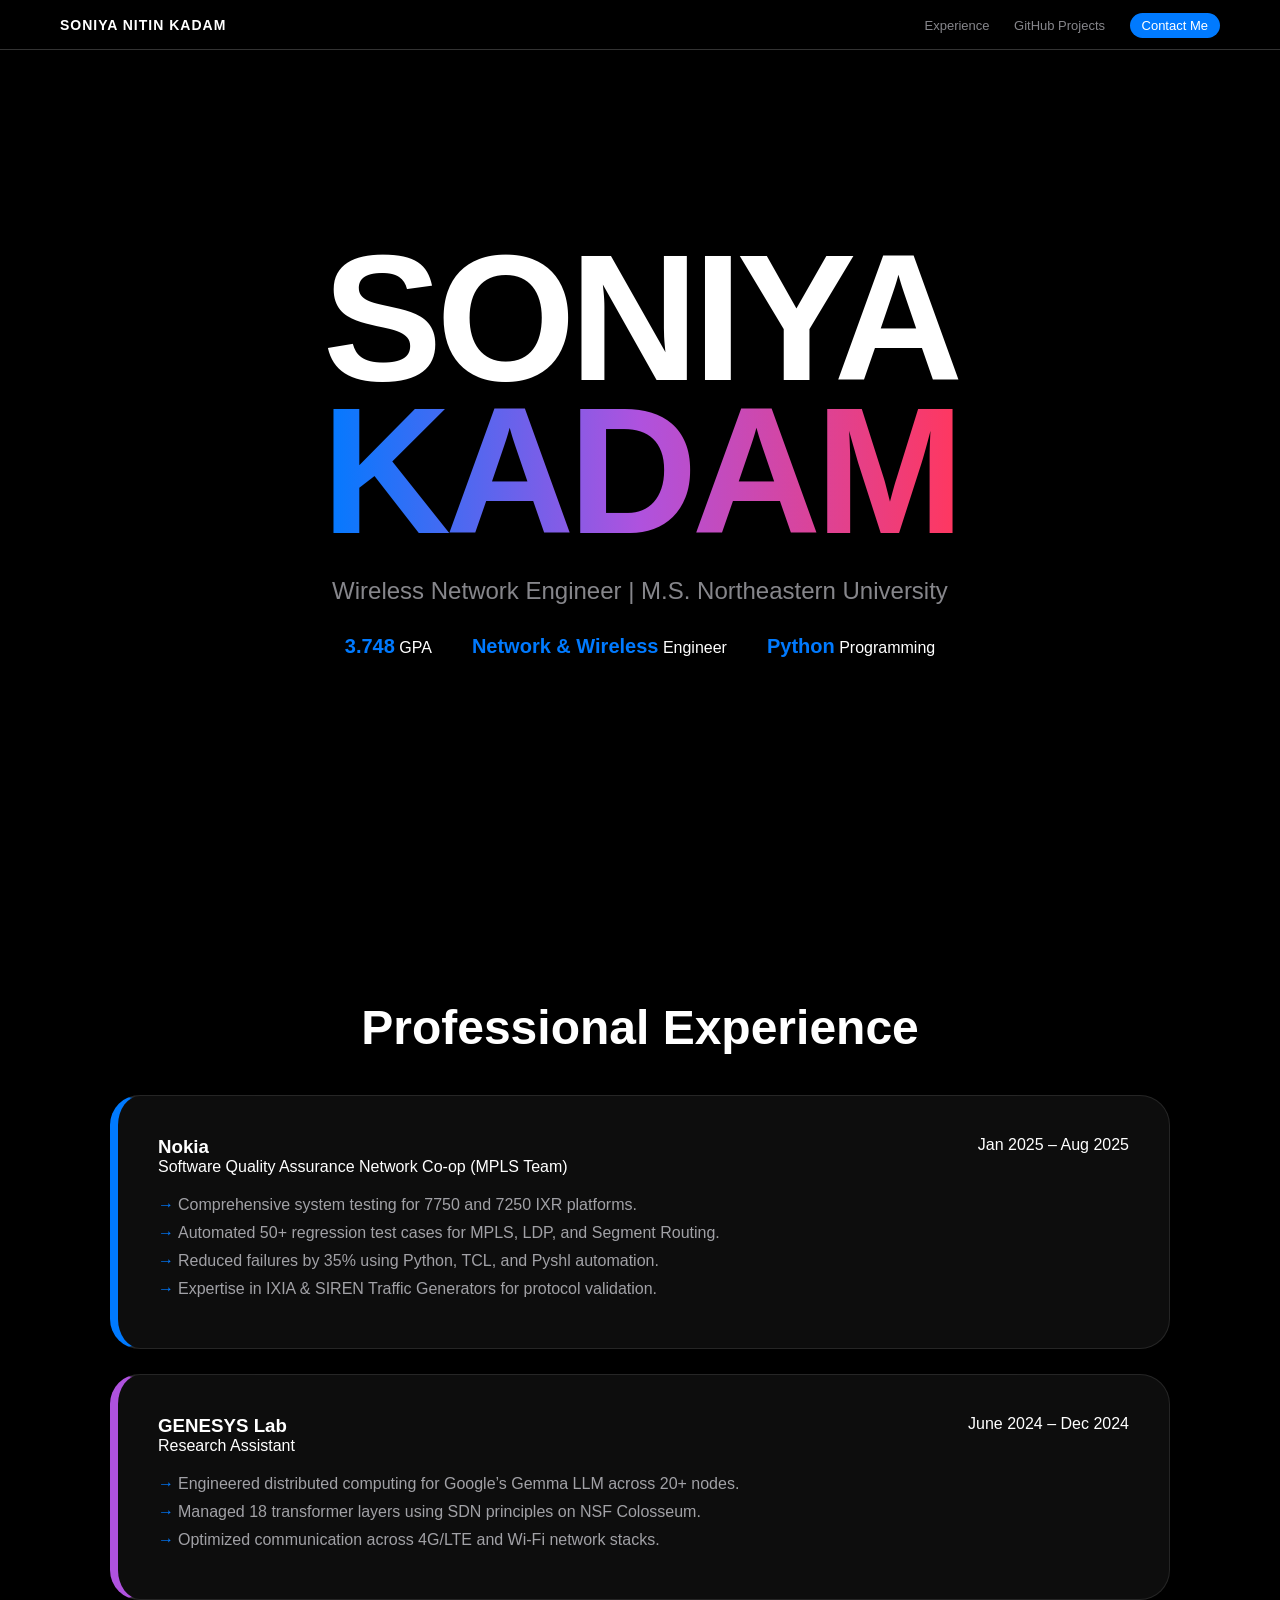
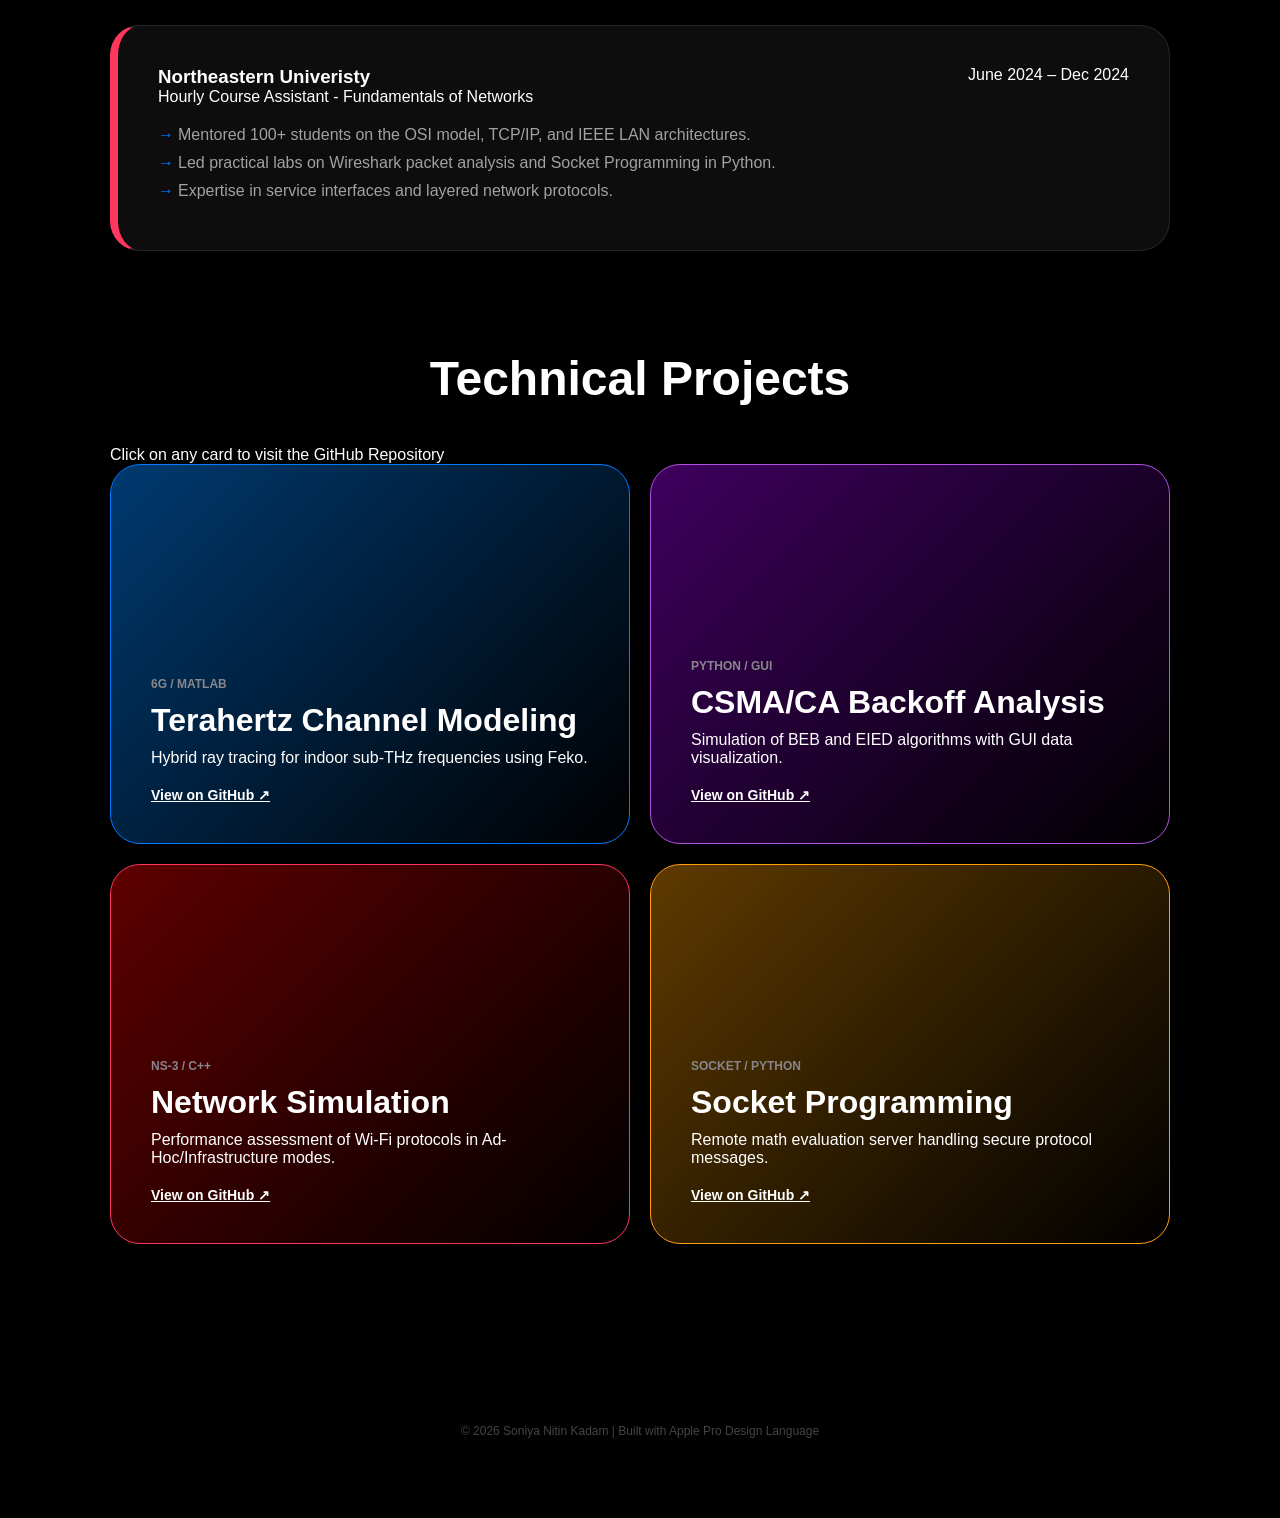
==== commit 16eb76e4: "Adding NEU experience" ====
--- a/Look.html
+++ b/Look.html
@@ -3,7 +3,7 @@
 <head>
     <meta charset="UTF-8">
     <meta name="viewport" content="width=device-width, initial-scale=1.0">
-    <title>Soniya Nitin Kadam | Wireless Network Architect</title>
+    <title>Soniya Nitin Kadam</title>
     <link rel="stylesheet" href="style.css">
 </head>
 <body>
@@ -24,9 +24,9 @@
             <h1 class="giant-name">SONIYA<br><span class="gradient-text">KADAM</span></h1>
             <p class="hero-role">Wireless Network Engineer | M.S. Northeastern University</p>
             <div class="hero-stats">
-                <div class="stat"><span>3.58</span> GPA</div>
-                <div class="stat"><span>5G/6G</span> Expert</div>
-                <div class="stat"><span>Python/C++</span> Dev</div>
+                <div class="stat"><span>3.748</span> GPA</div>
+                <div class="stat"><span>Network & Wireless</span> Engineer </div>
+                <div class="stat"><span>Python</span> Programming</div>
             </div>
         </div>
     </header>
@@ -38,7 +38,7 @@
                 <div class="exp-header">
                     <div class="company-info">
                         <h3>Nokia</h3>
-                        <p class="role">Software Quality Assurance Co-op (MPLS Team)</p>
+                        <p class="role">Software Quality Assurance Network Co-op (MPLS Team)</p>
                     </div>
                     <span class="date">Jan 2025 – Aug 2025</span>
                 </div>
@@ -64,6 +64,22 @@
                     <li>Optimized communication across 4G/LTE and Wi-Fi network stacks.</li>
                 </ul>
             </div>
+
+            <div class="exp-card glass accent-pink">
+                <div class="exp-header">
+                    <div class="company-info">
+                        <h3>Northeastern Univeristy </h3>
+                        <p class="role">Hourly Course Assistant - Fundamentals of Networks</p>
+                    </div>
+                    <span class="date">June 2024 – Dec 2024</span>
+                </div>
+                <ul class="detail-list">
+                    <li>Mentored 100+ students on the OSI model, TCP/IP, and IEEE LAN architectures.</li>
+                    <li>Led practical labs on Wireshark packet analysis and Socket Programming in Python.</li>
+                    <li>Expertise in service interfaces and layered network protocols.</li>
+                </ul>
+            </div>
+
         </div>
     </section>
 
--- a/style.css
+++ b/style.css
@@ -38,6 +38,7 @@
 .exp-header { display: flex; justify-content: space-between; margin-bottom: 20px; }
 .accent-blue { border-left: 8px solid var(--apple-blue); }
 .accent-purple { border-left: 8px solid var(--apple-purple); }
+.accent-pink {border-left: 8px solid var(--apple-pink); }
 .detail-list { list-style: none; color: #a1a1a6; }
 .detail-list li { margin-bottom: 10px; padding-left: 20px; position: relative; }
 .detail-list li::before { content: "→"; color: var(--apple-blue); position: absolute; left: 0; }
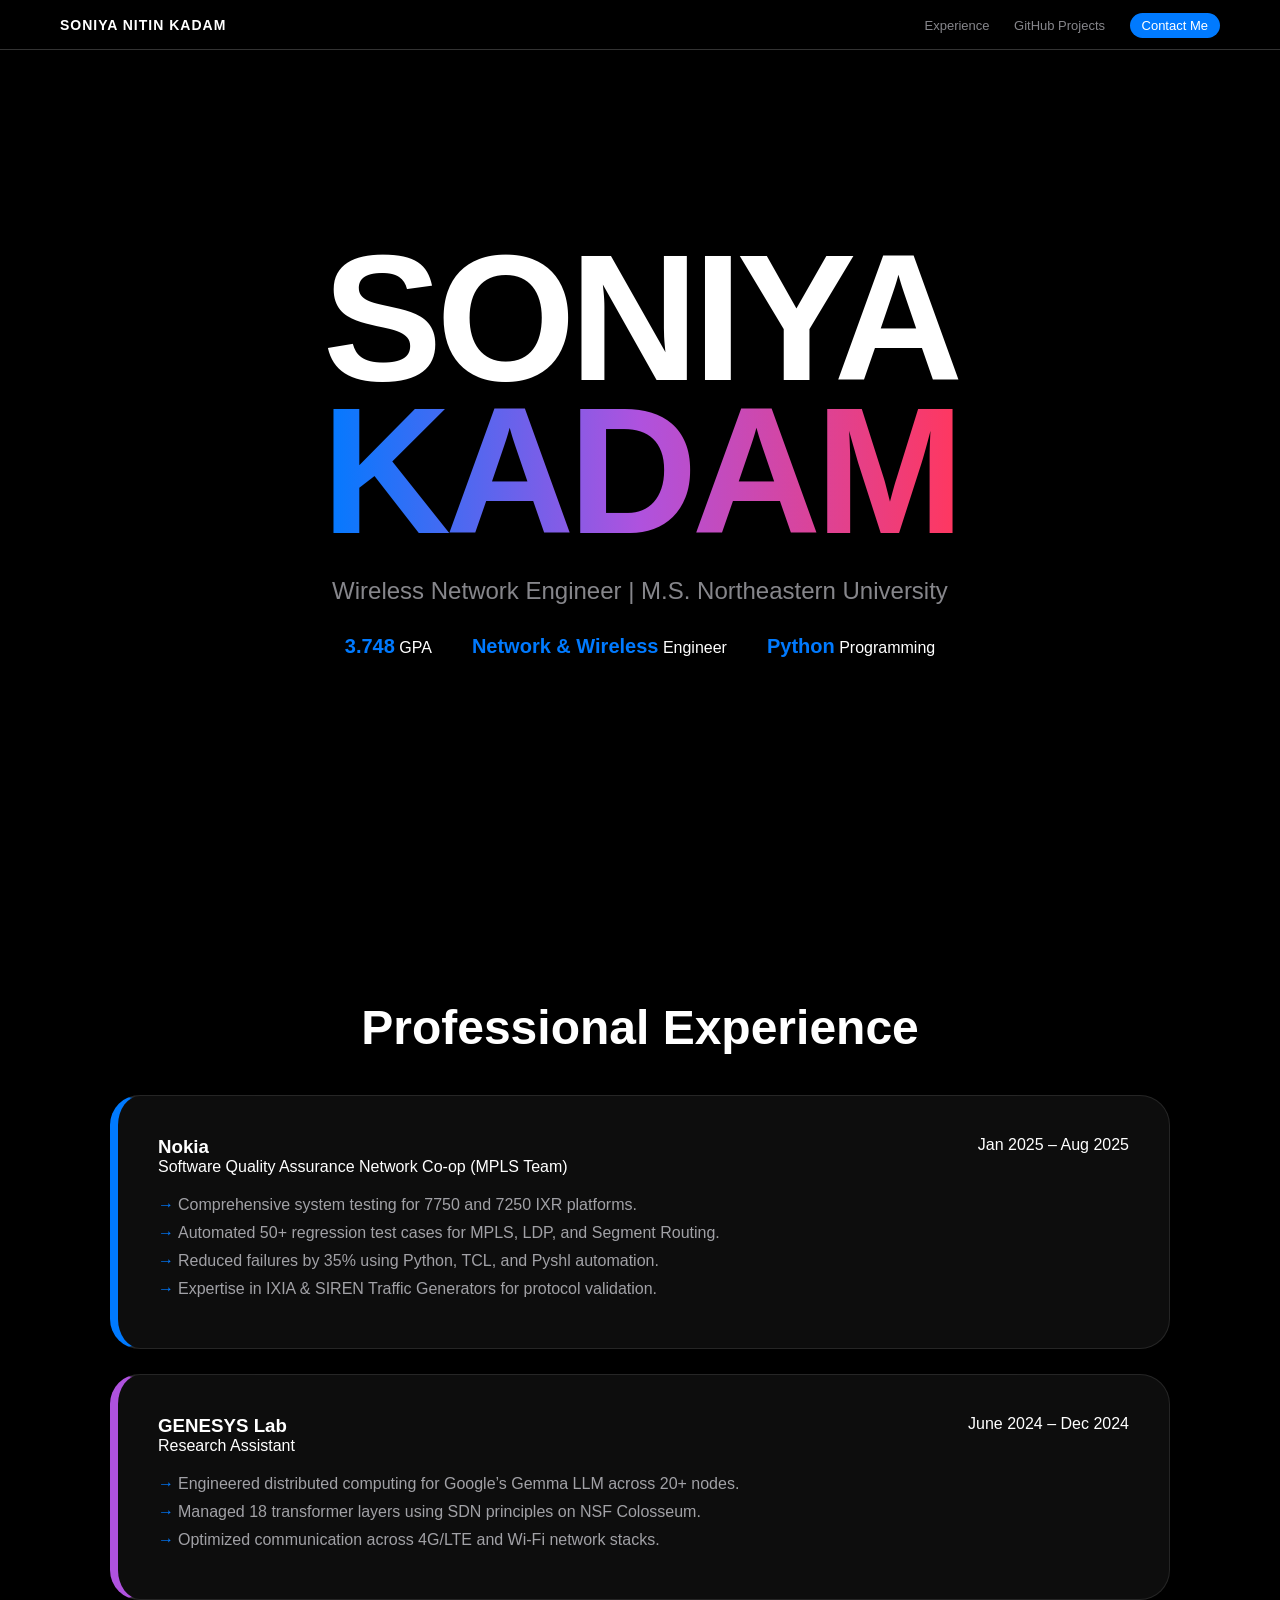
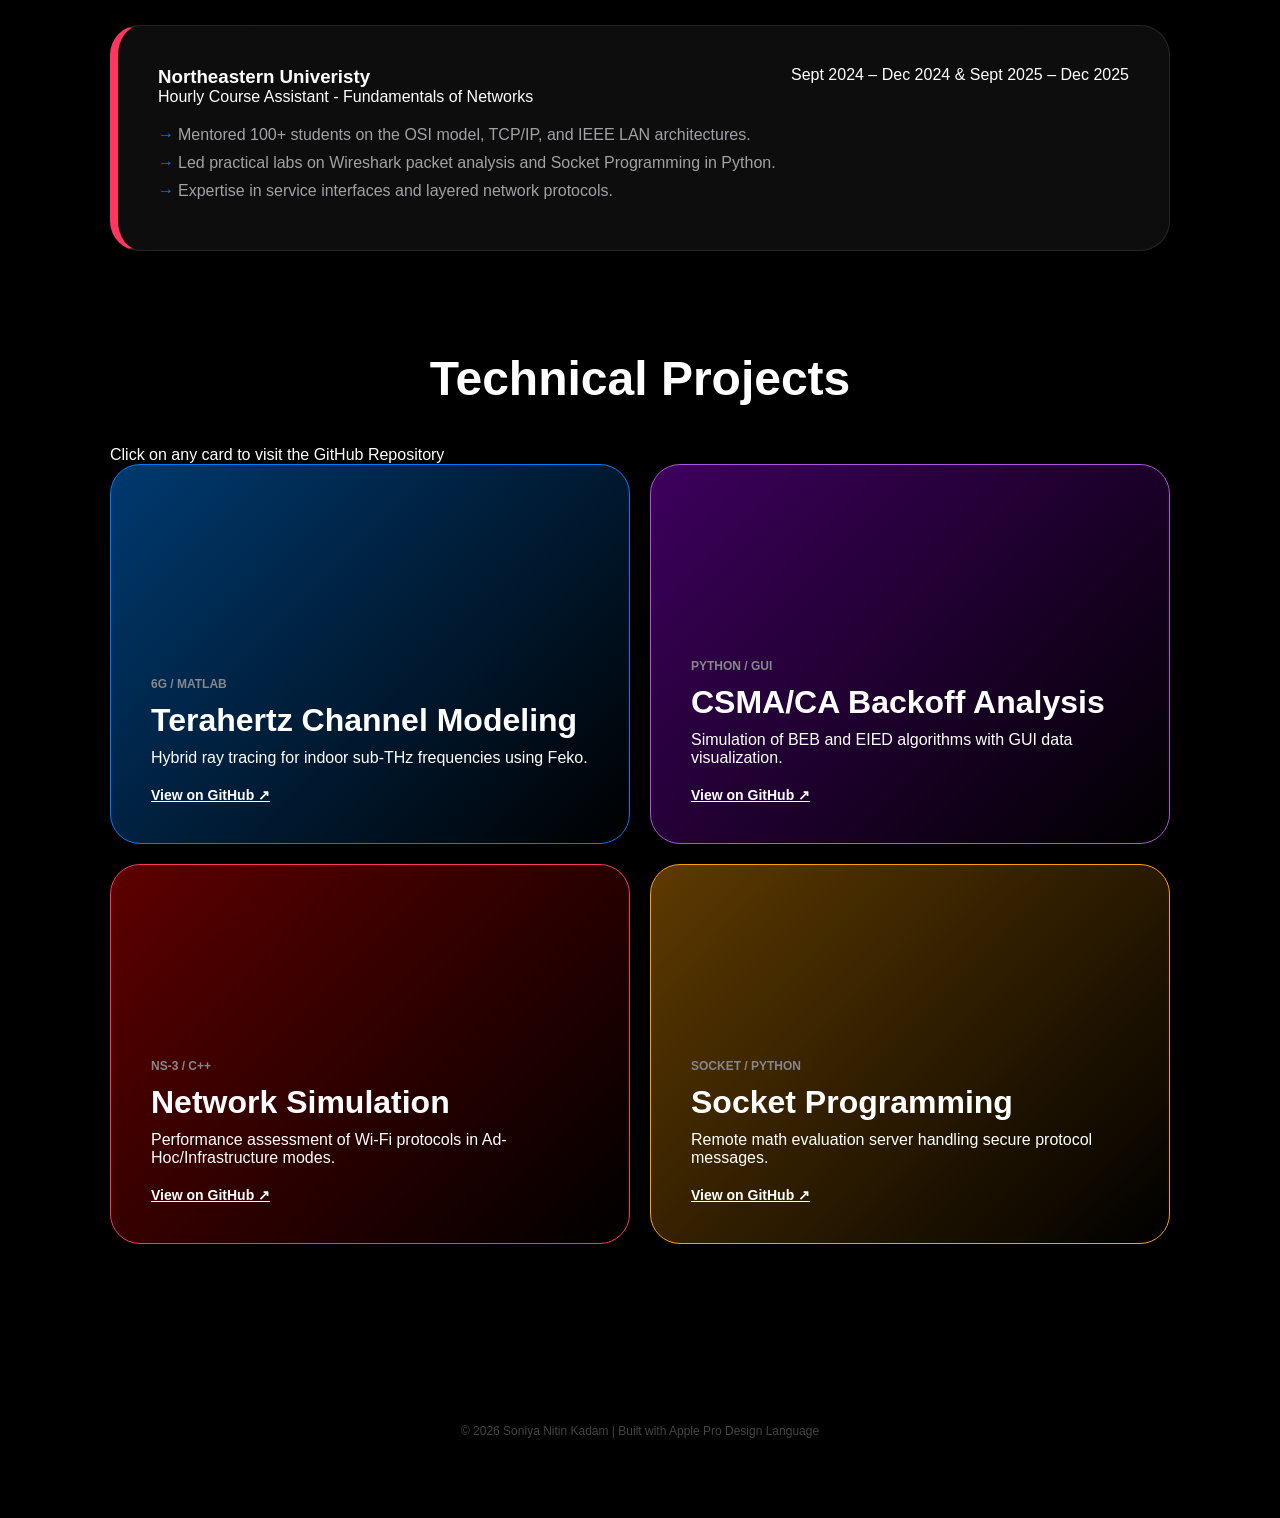
==== commit 4a0d1512: "Fixing links" ====
--- a/Look.html
+++ b/Look.html
@@ -71,7 +71,7 @@
                         <h3>Northeastern Univeristy </h3>
                         <p class="role">Hourly Course Assistant - Fundamentals of Networks</p>
                     </div>
-                    <span class="date">June 2024 – Dec 2024</span>
+                    <span class="date">Sept 2024 – Dec 2024 & Sept 2025 – Dec 2025 </span>
                 </div>
                 <ul class="detail-list">
                     <li>Mentored 100+ students on the OSI model, TCP/IP, and IEEE LAN architectures.</li>
@@ -88,7 +88,7 @@
         <p class="section-sub">Click on any card to visit the GitHub Repository</p>
         
         <div class="interactive-grid">
-            <a href="https://github.com/SoniyaKadam/THz-Modeling" class="project-tile color-1" target="_blank">
+            <a href="https://github.com/SoniyaKadam17/Analytical-Experimental-Terahertz-Channel-Modeling-and-Ray-Tracing" class="project-tile color-1" target="_blank">
                 <div class="tile-inner">
                     <span class="category">6G / MATLAB</span>
                     <h3>Terahertz Channel Modeling</h3>
@@ -97,7 +97,7 @@
                 </div>
             </a>
 
-            <a href="https://github.com/SoniyaKadam/CSMA-Simulation" class="project-tile color-2" target="_blank">
+            <a href="https://github.com/SoniyaKadam17/CSMA-CA-Backoff-Algorithms-A-GUI-driven-Simulation-and-Analysis" class="project-tile color-2" target="_blank">
                 <div class="tile-inner">
                     <span class="category">Python / GUI</span>
                     <h3>CSMA/CA Backoff Analysis</h3>
@@ -106,7 +106,7 @@
                 </div>
             </a>
 
-            <a href="https://github.com/SoniyaKadam/NS3-Simulation" class="project-tile color-3" target="_blank">
+            <a href="https://github.com/SoniyaKadam17/NS-3-Simulation.2" class="project-tile color-3" target="_blank">
                 <div class="tile-inner">
                     <span class="category">NS-3 / C++</span>
                     <h3>Network Simulation</h3>
@@ -115,7 +115,7 @@
                 </div>
             </a>
 
-            <a href="https://github.com/SoniyaKadam/Socket-Programming" class="project-tile color-4" target="_blank">
+            <a href="https://github.com/SoniyaKadam17/Socket-Programming" class="project-tile color-4" target="_blank">
                 <div class="tile-inner">
                     <span class="category">Socket / Python</span>
                     <h3>Socket Programming</h3>
